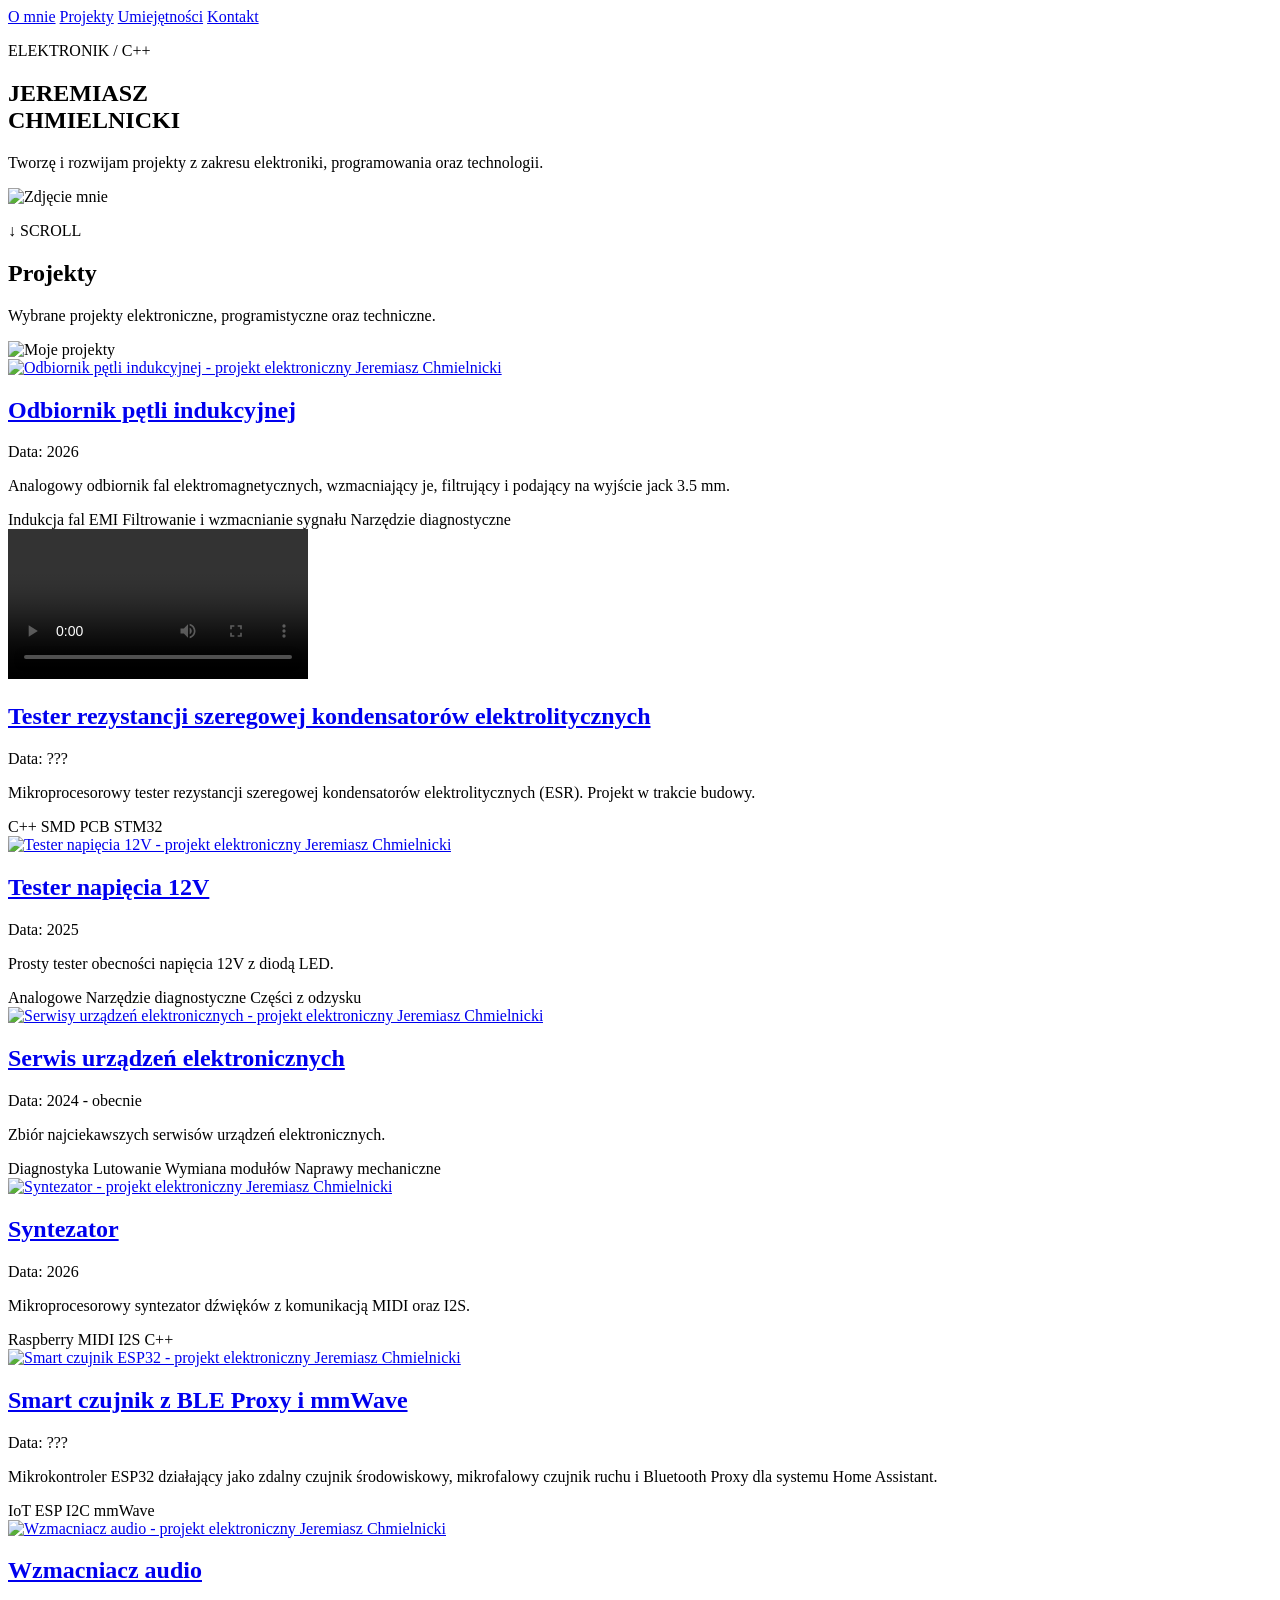
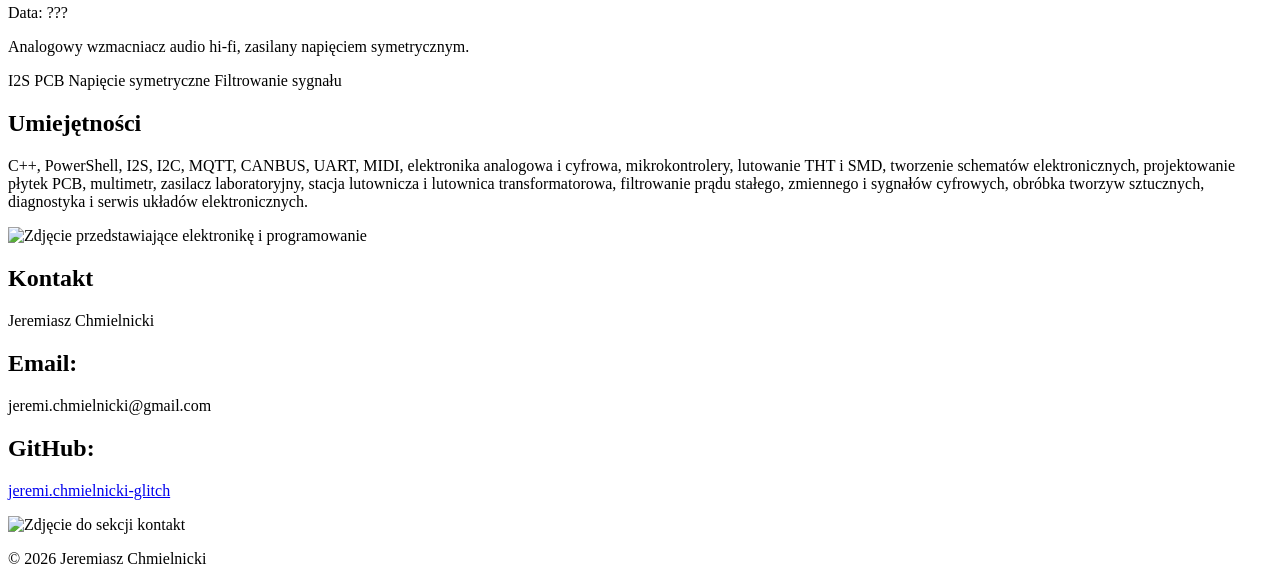
==== index.html @ cda35798 "Update index.html" ====
<!DOCTYPE html>

<html lang="pl">

<head>

    <meta charset="UTF-8">

    <meta name="viewport" content="width=device-width, initial-scale=1.0">

    <meta name="description" content="Jeremiasz Chmielnicki – portfolio elektronika i programisty c++. Projekty z zakresu elektroniki, programowania C++, sieci komputerowych i technologii IoT.">
    
    <title>Jeremiasz Chmielnicki</title>

    <link rel="stylesheet" href="style.css">

    <link rel="icon" href="images/favicon.svg" type="image/svg+xml">

    <link rel="preconnect" href="https://fonts.googleapis.com">
    <link rel="preconnect" href="https://fonts.gstatic.com" crossorigin>
    <link 
        href="https://fonts.googleapis.com/css2?family=Inter:wght@100..900&display=swap" 
        rel="stylesheet"
    >

    <script type="application/ld+json">
    {
      "@context": "https://schema.org",
      "@type": "ProfilePage",
      "name": "Jeremiasz Chmielnicki – Portfolio",
      "url": "https://jeremichmielnicki-glitch.github.io/",
      "description": "Portfolio Jeremiasza Chmielnickiego – projekty z zakresu elektroniki, C++ i IoT.",
      "mainEntity": {
        "@type": "Person",
        "name": "Jeremiasz Chmielnicki",
        "url": "https://jeremichmielnicki-glitch.github.io/",
        "jobTitle": "Electronics / C++",
        "knowsAbout": [
          "Electronics",
          "C++",
          "Computer Networks",
          "IoT"
        ],
        "sameAs": [
          "https://github.com/jeremichmielnicki-glitch"
        ]
      }
    }
    </script>

</head>


<body>

    <!-- ==================== MENU ==================== -->

    <nav>

        <a href="#o-mnie">O mnie</a>

        <a href="#projekty">Projekty</a>

        <a href="#umiejetnosci">Umiejętności</a>

        <a href="#kontakt">Kontakt</a>

    </nav>


    <!-- ==================== O MNIE ==================== -->

    <section id="o-mnie">

        <div class="hero-content">

            <div class="hero-text">

                <p class="hero-subtitle">
                    ELEKTRONIK / C++
                </p>

                <h1>
                    JEREMIASZ<br>
                    CHMIELNICKI
                </h1>

                <p class="hero-description">
                    Tworzę i rozwijam projekty z zakresu
                    elektroniki, programowania oraz technologii.
                </p>

            </div>


            <div class="hero-image">

                <img
                    src="images/o_mnie.jpg"
                    alt="Zdjęcie mnie"
                >

            </div>

        </div>


        <p class="scroll-indicator">
            ↓ SCROLL
        </p>

    </section>


    <!-- ==================== PROJEKTY ==================== -->

    <section id="projekty">

        <div class="section-content">

            <div class="section-text">

                <h1>Projekty</h1>

                <p>
                    Wybrane projekty elektroniczne,
                    programistyczne oraz techniczne.
                </p>

            </div>


            <div class="section-image">

                <img
                    src="images/projekty.jpg"
                    alt="Moje projekty"
                >

            </div>

        </div>


        <div class="projects-list">


            <!-- ===== PROJEKT 1 ===== -->

            <article class="project">

                <div class="project-content">

                    <div class="project-media">

                        <a href="projekty/odbiornik_petli_indukcyjnej/odbiornik.html">

                            <img
                                src="images/projekty/odbiornik_petli_indukcyjnej.jpg"
                                alt="Odbiornik pętli indukcyjnej - projekt elektroniczny Jeremiasz Chmielnicki"
                            >

                        </a>

                    </div>


                    <div class="project-info">

                        <h2>

                            <a href="projekty/odbiornik_petli_indukcyjnej/odbiornik.html">
                                Odbiornik pętli indukcyjnej
                            </a>

                        </h2>


                        <p class="project-date">
                            Data: 2026
                        </p>


                        <p>
                            Analogowy odbiornik fal elektromagnetycznych,
                            wzmacniający je, filtrujący i podający na wyjście
                            jack 3.5 mm.
                        </p>


                        <div class="project-tags">

                            <span>Indukcja fal EMI</span>
                            <span>Filtrowanie i wzmacnianie sygnału</span>
                            <span>Narzędzie diagnostyczne</span>

                        </div>

                    </div>

                </div>

            </article>


            <!-- ===== PROJEKT 2 ===== -->

            <article class="project">

                <div class="project-content">

                    <div class="project-media">

                        <a href="projekty/tester_esr/tester.html">

                            <video controls>
                                <source
                                    src="images/projekty/tester_esr.mp4"
                                    alt="Tester ESR - projekt elektroniczny Jeremiasz Chmielnicki"
                                >
                            </video>

                        </a>

                    </div>


                    <div class="project-info">

                        <h2>

                            <a href="projekty/tester_esr/tester.html">
                                Tester rezystancji szeregowej kondensatorów elektrolitycznych
                            </a>

                        </h2>


                        <p class="project-date">
                            Data: ???
                        </p>


                        <p>
                            Mikroprocesorowy tester rezystancji szeregowej
                            kondensatorów elektrolitycznych (ESR).
                            Projekt w trakcie budowy.
                        </p>


                        <div class="project-tags">

                            <span>C++</span>
                            <span>SMD</span>
                            <span>PCB</span>
                            <span>STM32</span>

                        </div>

                    </div>

                </div>

            </article>


            <!-- ===== PROJEKT 3 ===== -->

            <article class="project">

                <div class="project-content">

                    <div class="project-media">

                        <a href="projekty/tester_12v/tester.html">

                            <img
                                src="images/projekty/tester_12v.jpg"
                                alt="Tester napięcia 12V - projekt elektroniczny Jeremiasz Chmielnicki"
                            >

                        </a>

                    </div>


                    <div class="project-info">

                        <h2>

                            <a href="projekty/tester_12v/tester.html">
                                Tester napięcia 12V
                            </a>

                        </h2>


                        <p class="project-date">
                            Data: 2025
                        </p>


                        <p>
                            Prosty tester obecności napięcia 12V
                            z diodą LED.
                        </p>


                        <div class="project-tags">

                            <span>Analogowe</span>
                            <span>Narzędzie diagnostyczne</span>
                            <span>Części z odzysku</span>

                        </div>

                    </div>

                </div>

            </article>


            <!-- ===== PROJEKT 4 ===== -->

            <article class="project">

                <div class="project-content">

                    <div class="project-media">

                        <a href="projekty/serwisy/serwisy.html">

                            <img
                                src="images/projekty/serwisy.jpg"
                                alt="Serwisy urządzeń elektronicznych - projekt elektroniczny Jeremiasz Chmielnicki"
                            >

                        </a>

                    </div>


                    <div class="project-info">

                        <h2>

                            <a href="projekty/serwisy/serwisy.html">
                                Serwis urządzeń elektronicznych
                            </a>

                        </h2>


                        <p class="project-date">
                            Data: 2024 - obecnie
                        </p>


                        <p>
                            Zbiór najciekawszych serwisów
                            urządzeń elektronicznych.
                        </p>


                        <div class="project-tags">

                            <span>Diagnostyka</span>
                            <span>Lutowanie</span>
                            <span>Wymiana modułów</span>
                            <span>Naprawy mechaniczne</span>

                        </div>

                    </div>

                </div>

            </article>


            <!-- ===== PROJEKT 5 ===== -->

            <article class="project">

                <div class="project-content">

                    <div class="project-media">

                        <a href="projekty/syntezator/syntezator.html">

                            <img
                                src="images/projekty/syntezator.jpg"
                                alt="Syntezator - projekt elektroniczny Jeremiasz Chmielnicki"
                            >

                        </a>

                    </div>


                    <div class="project-info">

                        <h2>

                            <a href="projekty/syntezator/syntezator.html">
                                Syntezator
                            </a>

                        </h2>


                        <p class="project-date">
                            Data: 2026
                        </p>


                        <p>
                            Mikroprocesorowy syntezator dźwięków
                            z komunikacją MIDI oraz I2S.
                        </p>


                        <div class="project-tags">

                            <span>Raspberry</span>
                            <span>MIDI</span>
                            <span>I2S</span>
                            <span>C++</span>

                        </div>

                    </div>

                </div>

            </article>


            <!-- ===== PROJEKT 6 ===== -->

            <article class="project">

                <div class="project-content">

                    <div class="project-media">

                        <a href="projekty/esp_haos/esp.html">

                            <img
                                src="images/projekty/esp_haos.jpg"
                                alt="Smart czujnik ESP32 - projekt elektroniczny Jeremiasz Chmielnicki"
                            >

                        </a>

                    </div>


                    <div class="project-info">

                        <h2>

                            <a href="projekty/esp_haos/esp.html">
                                Smart czujnik z BLE Proxy i mmWave
                            </a>

                        </h2>


                        <p class="project-date">
                            Data: ???
                        </p>


                        <p>
                            Mikrokontroler ESP32 działający jako zdalny
                            czujnik środowiskowy, mikrofalowy czujnik ruchu
                            i Bluetooth Proxy dla systemu Home Assistant.
                        </p>


                        <div class="project-tags">

                            <span>IoT</span>
                            <span>ESP</span>
                            <span>I2C</span>
                            <span>mmWave</span>

                        </div>

                    </div>

                </div>

            </article>


            <!-- ===== PROJEKT 7 ===== -->

            <article class="project">

                <div class="project-content">

                    <div class="project-media">

                        <a href="projekty/wzmacniacz_audio/wzmacniacz.html">

                            <img
                                src="images/projekty/wzmacniacz_audio.jpg"
                                alt="Wzmacniacz audio - projekt elektroniczny Jeremiasz Chmielnicki"
                            >

                        </a>

                    </div>


                    <div class="project-info">

                        <h2>

                            <a href="projekty/wzmacniacz_audio/wzmacniacz.html">
                                Wzmacniacz audio
                            </a>

                        </h2>


                        <p class="project-date">
                            Data: ???
                        </p>


                        <p>
                            Analogowy wzmacniacz audio hi-fi,
                            zasilany napięciem symetrycznym.
                        </p>


                        <div class="project-tags">

                            <span>I2S</span>
                            <span>PCB</span>
                            <span>Napięcie symetryczne</span>
                            <span>Filtrowanie sygnału</span>

                        </div>

                    </div>

                </div>

            </article>


        </div>

    </section>


    <!-- ==================== UMIEJĘTNOŚCI ==================== -->

    <section id="umiejetnosci">

        <div class="section-content">

            <div class="section-text">

                <h1>Umiejętności</h1>

                <p>
                    C++, PowerShell, I2S, I2C, MQTT, CANBUS, UART, MIDI,
                    elektronika analogowa i cyfrowa, mikrokontrolery,
                    lutowanie THT i SMD, tworzenie schematów elektronicznych,
                    projektowanie płytek PCB, multimetr,
                    zasilacz laboratoryjny, stacja lutownicza i lutownica
                    transformatorowa, filtrowanie prądu stałego, zmiennego
                    i sygnałów cyfrowych, obróbka tworzyw sztucznych,
                    diagnostyka i serwis układów elektronicznych.
                </p>

            </div>


            <div class="section-image">

                <img
                    src="images/umiejetnosci.jpg"
                    alt="Zdjęcie przedstawiające elektronikę i programowanie"
                >

            </div>

        </div>

    </section>


    <!-- ==================== KONTAKT ==================== -->

    <section id="kontakt">

        <div class="section-content">

            <div class="section-text">

                <h1>Kontakt</h1>

                <p>
                    Jeremiasz Chmielnicki
                </p>


                <h2>
                    Email:
                </h2>

                <p>
                    jeremi.chmielnicki@gmail.com
                </p>


                <h2>
                    GitHub:
                </h2>

                <p>

                    <a href="https://github.com/jeremichmielnicki-glitch">
                        jeremi.chmielnicki-glitch
                    </a>

                </p>

            </div>


            <div class="section-image">

                <img
                    src="images/kontakt.jpg"
                    alt="Zdjęcie do sekcji kontakt"
                >

            </div>

        </div>

    </section>


    <!-- ==================== STOPKA ==================== -->

    <footer>

        <p>
            © 2026 Jeremiasz Chmielnicki
        </p>

    </footer>


</body>

</html>
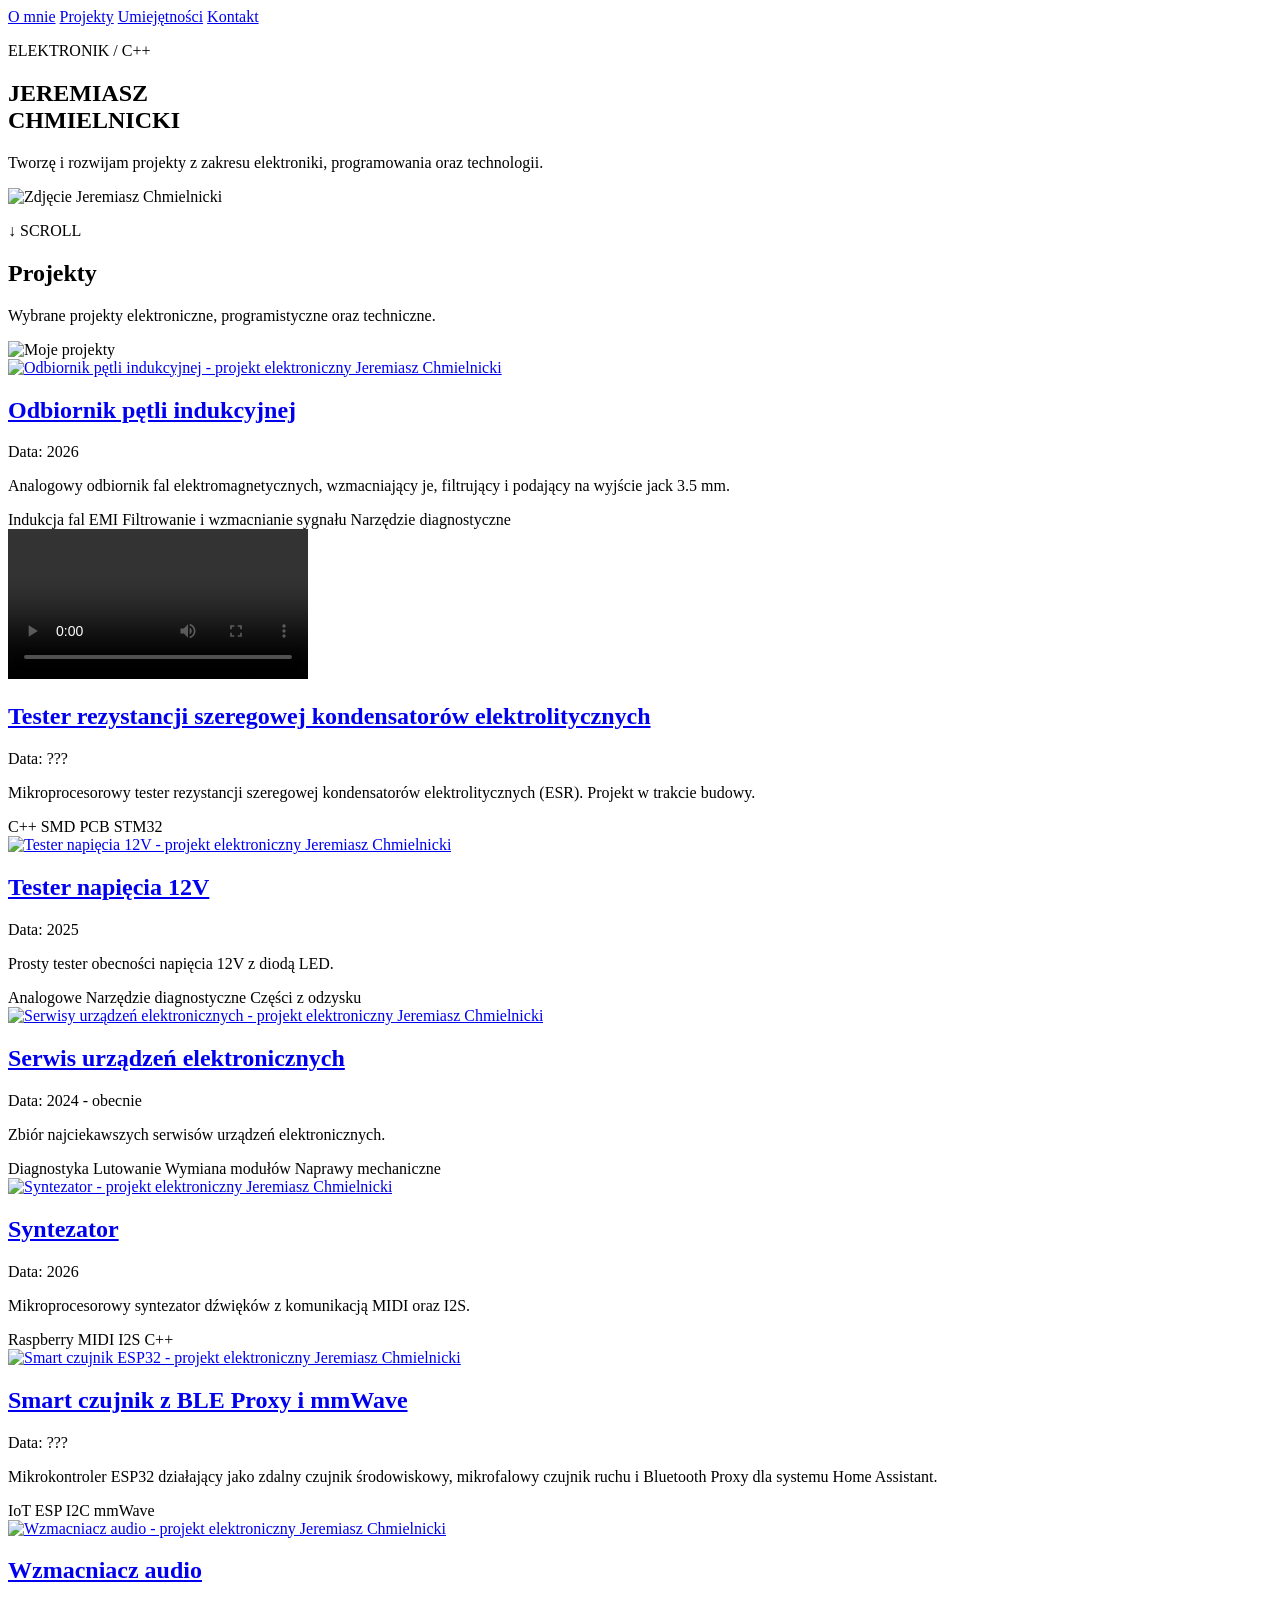
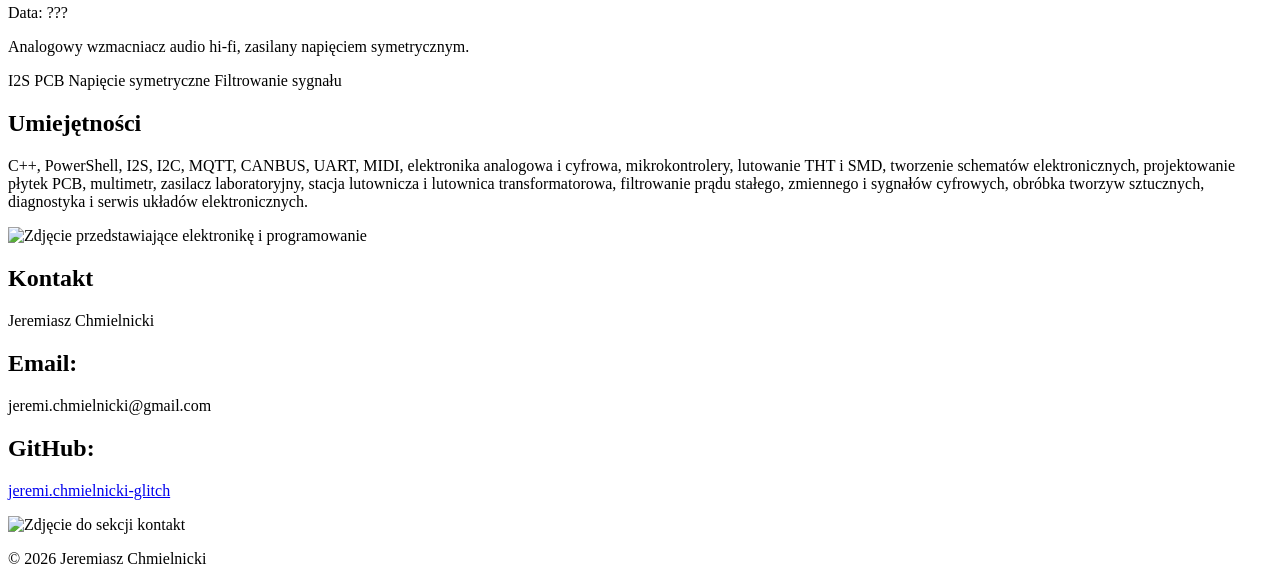
==== commit e40b3af4: "Update index.html" ====
--- a/index.html
+++ b/index.html
@@ -48,6 +48,8 @@
     }
     </script>
 
+    <link rel="canonical" href="https://jeremichmielnicki-glitch.github.io/">
+
 </head>
 
 
@@ -97,7 +99,8 @@
 
                 <img
                     src="images/o_mnie.jpg"
-                    alt="Zdjęcie mnie"
+                    alt="Zdjęcie Jeremiasz Chmielnicki"
+                    fetchpriority="high"
                 >
 
             </div>
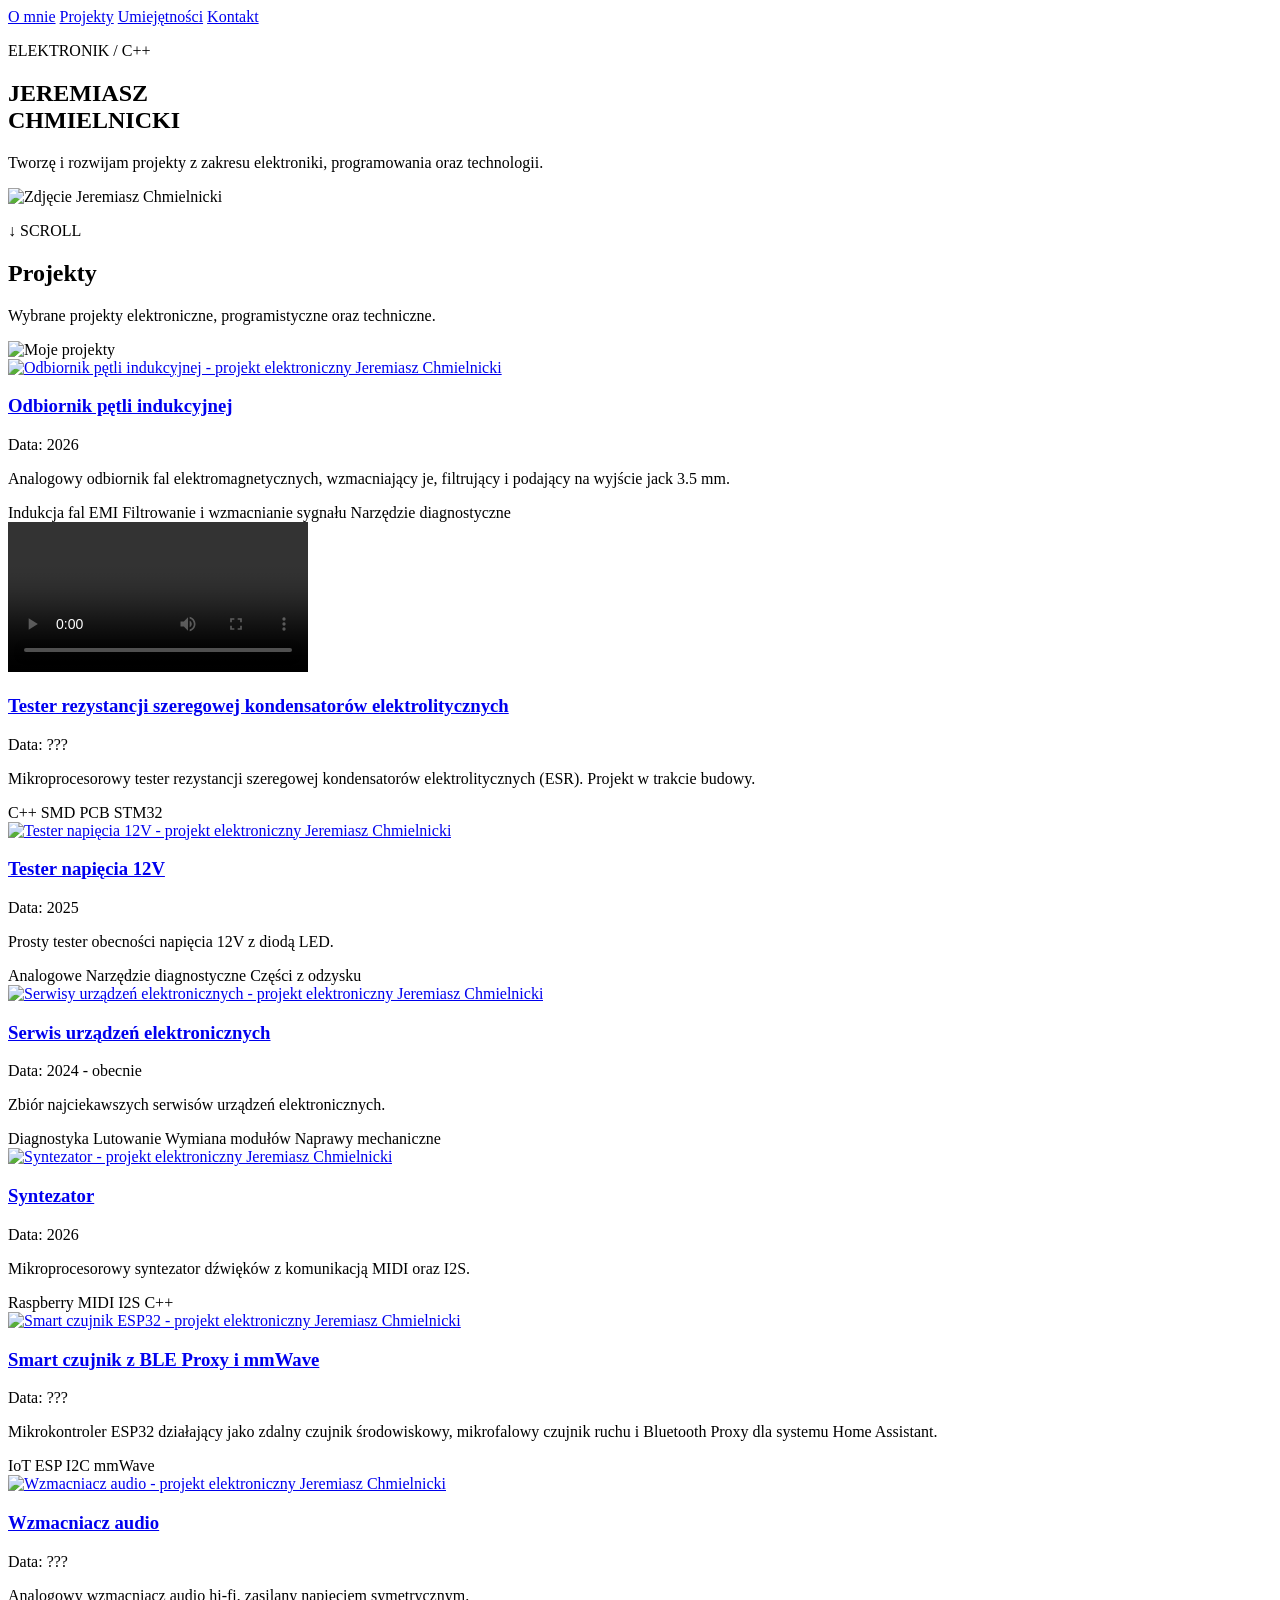
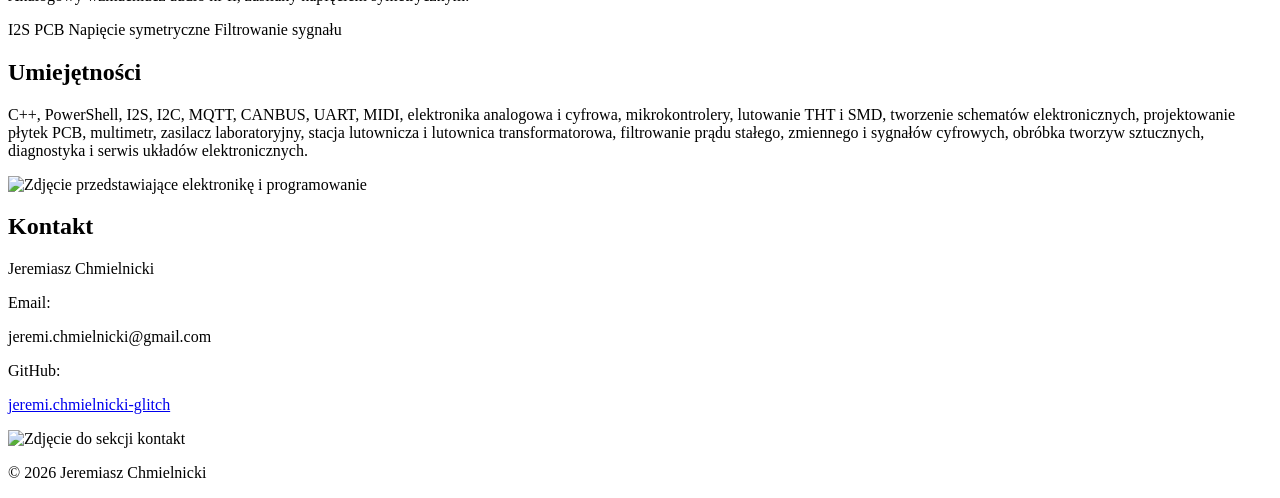
==== commit cd935a9d: "Refactor index.html structure and content" ====
--- a/index.html
+++ b/index.html
@@ -69,6 +69,7 @@
 
     </nav>
 
+    <main>
 
     <!-- ==================== O MNIE ==================== -->
 
@@ -123,7 +124,7 @@
 
             <div class="section-text">
 
-                <h1>Projekty</h1>
+                <h2>Projekty</h2>
 
                 <p>
                     Wybrane projekty elektroniczne,
@@ -170,13 +171,13 @@
 
                     <div class="project-info">
 
-                        <h2>
+                        <h3>
 
                             <a href="projekty/odbiornik_petli_indukcyjnej/odbiornik.html">
                                 Odbiornik pętli indukcyjnej
                             </a>
 
-                        </h2>
+                        </h3>
 
 
                         <p class="project-date">
@@ -216,11 +217,11 @@
 
                         <a href="projekty/tester_esr/tester.html">
 
-                            <video controls>
-                                <source
-                                    src="images/projekty/tester_esr.mp4"
-                                    alt="Tester ESR - projekt elektroniczny Jeremiasz Chmielnicki"
-                                >
+                            <video 
+                                controls
+                                title="Tester ESR – projekt elektroniczny Jeremiasza Chmielnickiego">
+                                <source src="images/projekty/tester_esr.mp4" type="video/mp4">
+                                Twoja przeglądarka nie obsługuje odtwarzania wideo.
                             </video>
 
                         </a>
@@ -230,13 +231,13 @@
 
                     <div class="project-info">
 
-                        <h2>
+                        <h3>
 
                             <a href="projekty/tester_esr/tester.html">
                                 Tester rezystancji szeregowej kondensatorów elektrolitycznych
                             </a>
 
-                        </h2>
+                        </h3>
 
 
                         <p class="project-date">
@@ -289,13 +290,13 @@
 
                     <div class="project-info">
 
-                        <h2>
+                        <h3>
 
                             <a href="projekty/tester_12v/tester.html">
                                 Tester napięcia 12V
                             </a>
 
-                        </h2>
+                        </h3>
 
 
                         <p class="project-date">
@@ -346,13 +347,13 @@
 
                     <div class="project-info">
 
-                        <h2>
+                        <h3>
 
                             <a href="projekty/serwisy/serwisy.html">
                                 Serwis urządzeń elektronicznych
                             </a>
 
-                        </h2>
+                        </h3>
 
 
                         <p class="project-date">
@@ -404,13 +405,13 @@
 
                     <div class="project-info">
 
-                        <h2>
+                        <h3>
 
                             <a href="projekty/syntezator/syntezator.html">
                                 Syntezator
                             </a>
 
-                        </h2>
+                        </h3>
 
 
                         <p class="project-date">
@@ -462,13 +463,13 @@
 
                     <div class="project-info">
 
-                        <h2>
+                        <h3>
 
                             <a href="projekty/esp_haos/esp.html">
                                 Smart czujnik z BLE Proxy i mmWave
                             </a>
 
-                        </h2>
+                        </h3>
 
 
                         <p class="project-date">
@@ -521,13 +522,13 @@
 
                     <div class="project-info">
 
-                        <h2>
+                        <h3>
 
                             <a href="projekty/wzmacniacz_audio/wzmacniacz.html">
                                 Wzmacniacz audio
                             </a>
 
-                        </h2>
+                        </h3>
 
 
                         <p class="project-date">
@@ -570,7 +571,7 @@
 
             <div class="section-text">
 
-                <h1>Umiejętności</h1>
+                <h2>Umiejętności</h2>
 
                 <p>
                     C++, PowerShell, I2S, I2C, MQTT, CANBUS, UART, MIDI,
@@ -608,25 +609,25 @@
 
             <div class="section-text">
 
-                <h1>Kontakt</h1>
+                <h2>Kontakt</h2>
 
                 <p>
                     Jeremiasz Chmielnicki
                 </p>
 
 
-                <h2>
+                <p>
                     Email:
-                </h2>
+                </p>
 
                 <p>
                     jeremi.chmielnicki@gmail.com
                 </p>
 
 
-                <h2>
+                <p>
                     GitHub:
-                </h2>
+                </p>
 
                 <p>
 
@@ -652,6 +653,8 @@
 
     </section>
 
+    </main>
+
 
     <!-- ==================== STOPKA ==================== -->
 
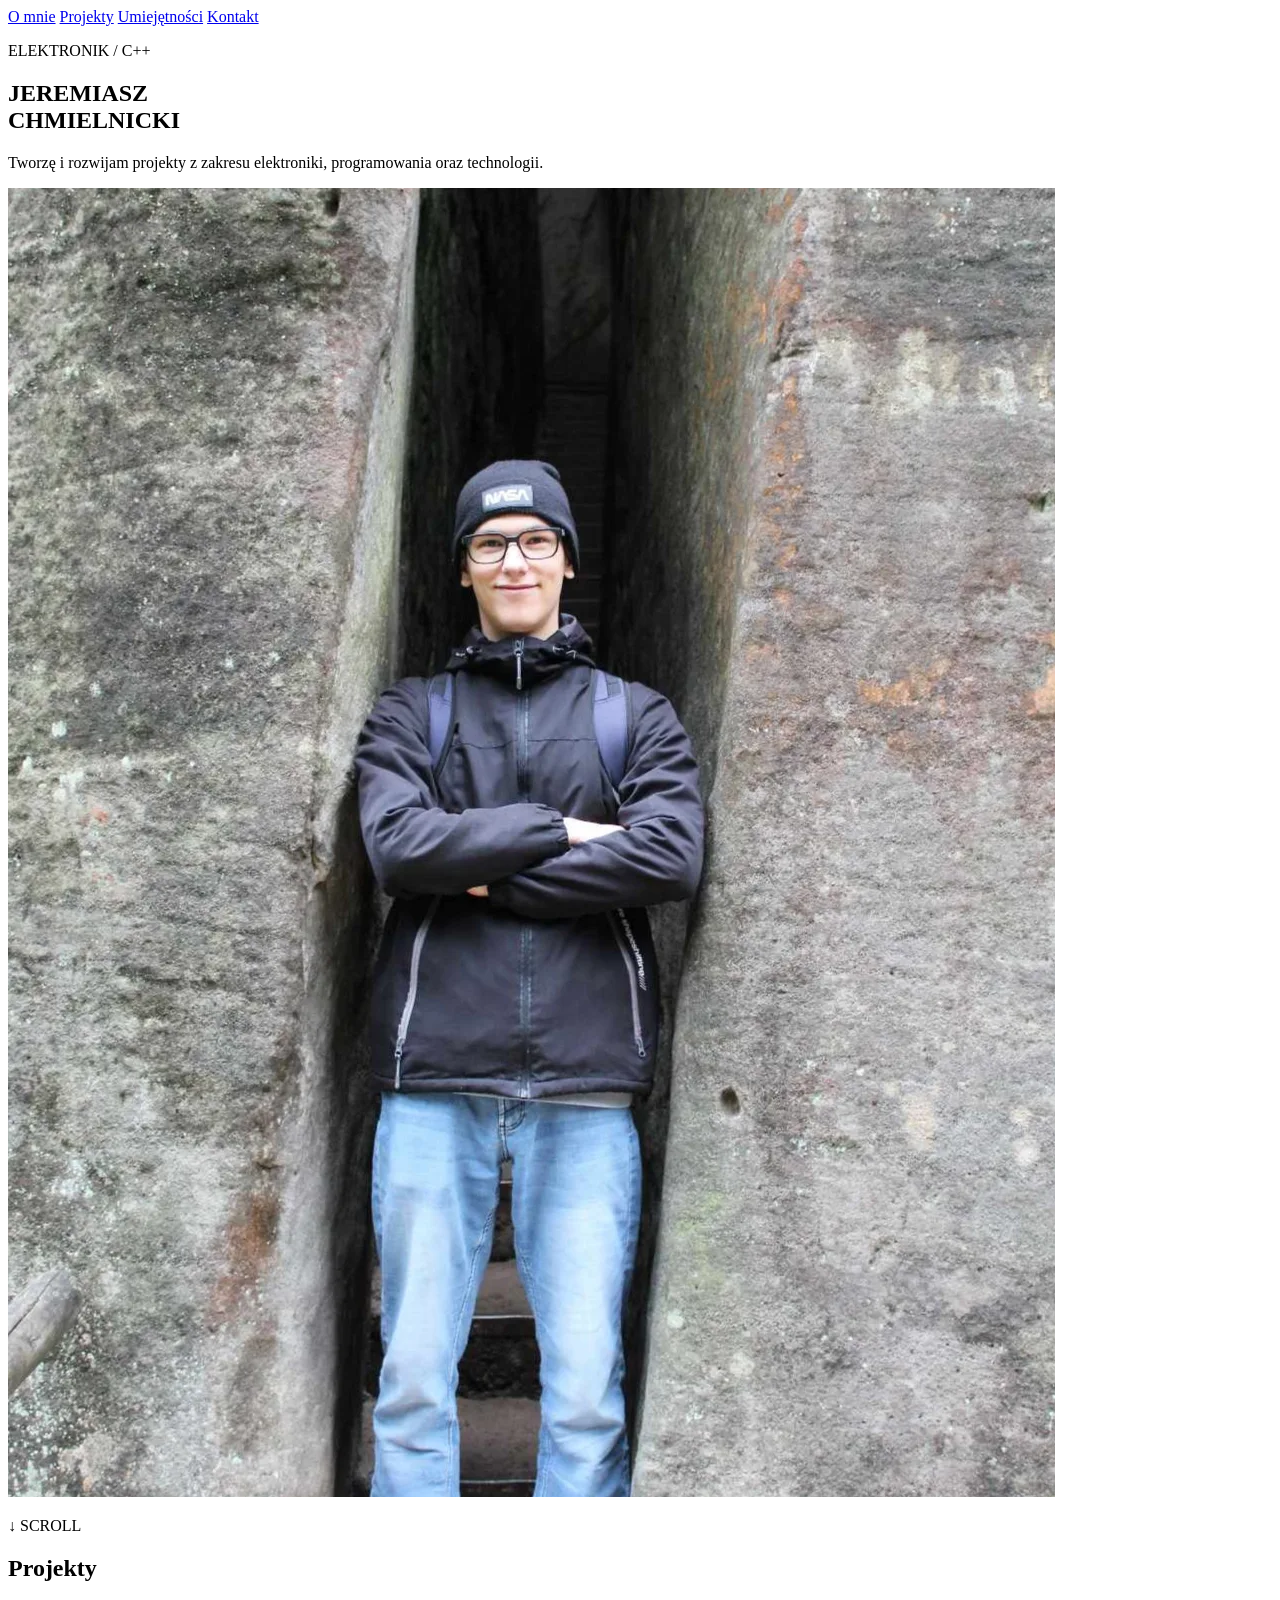
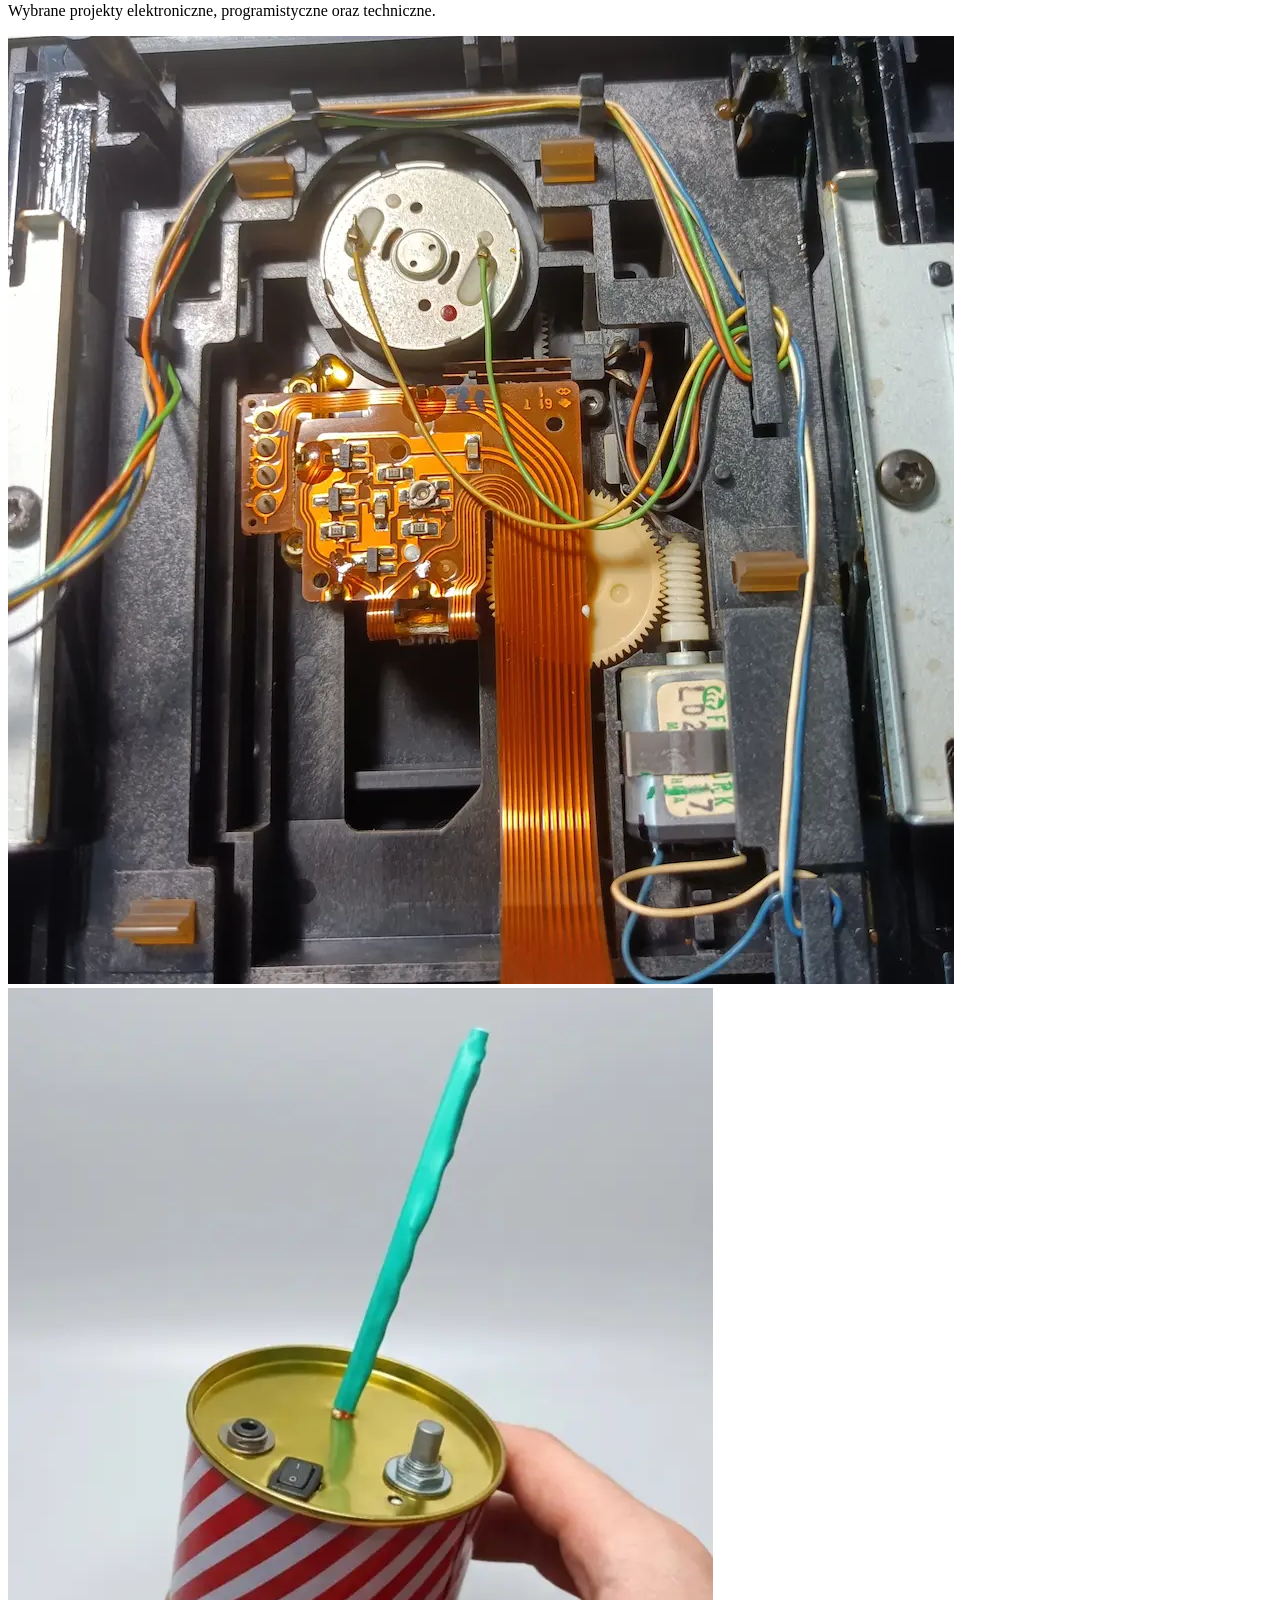
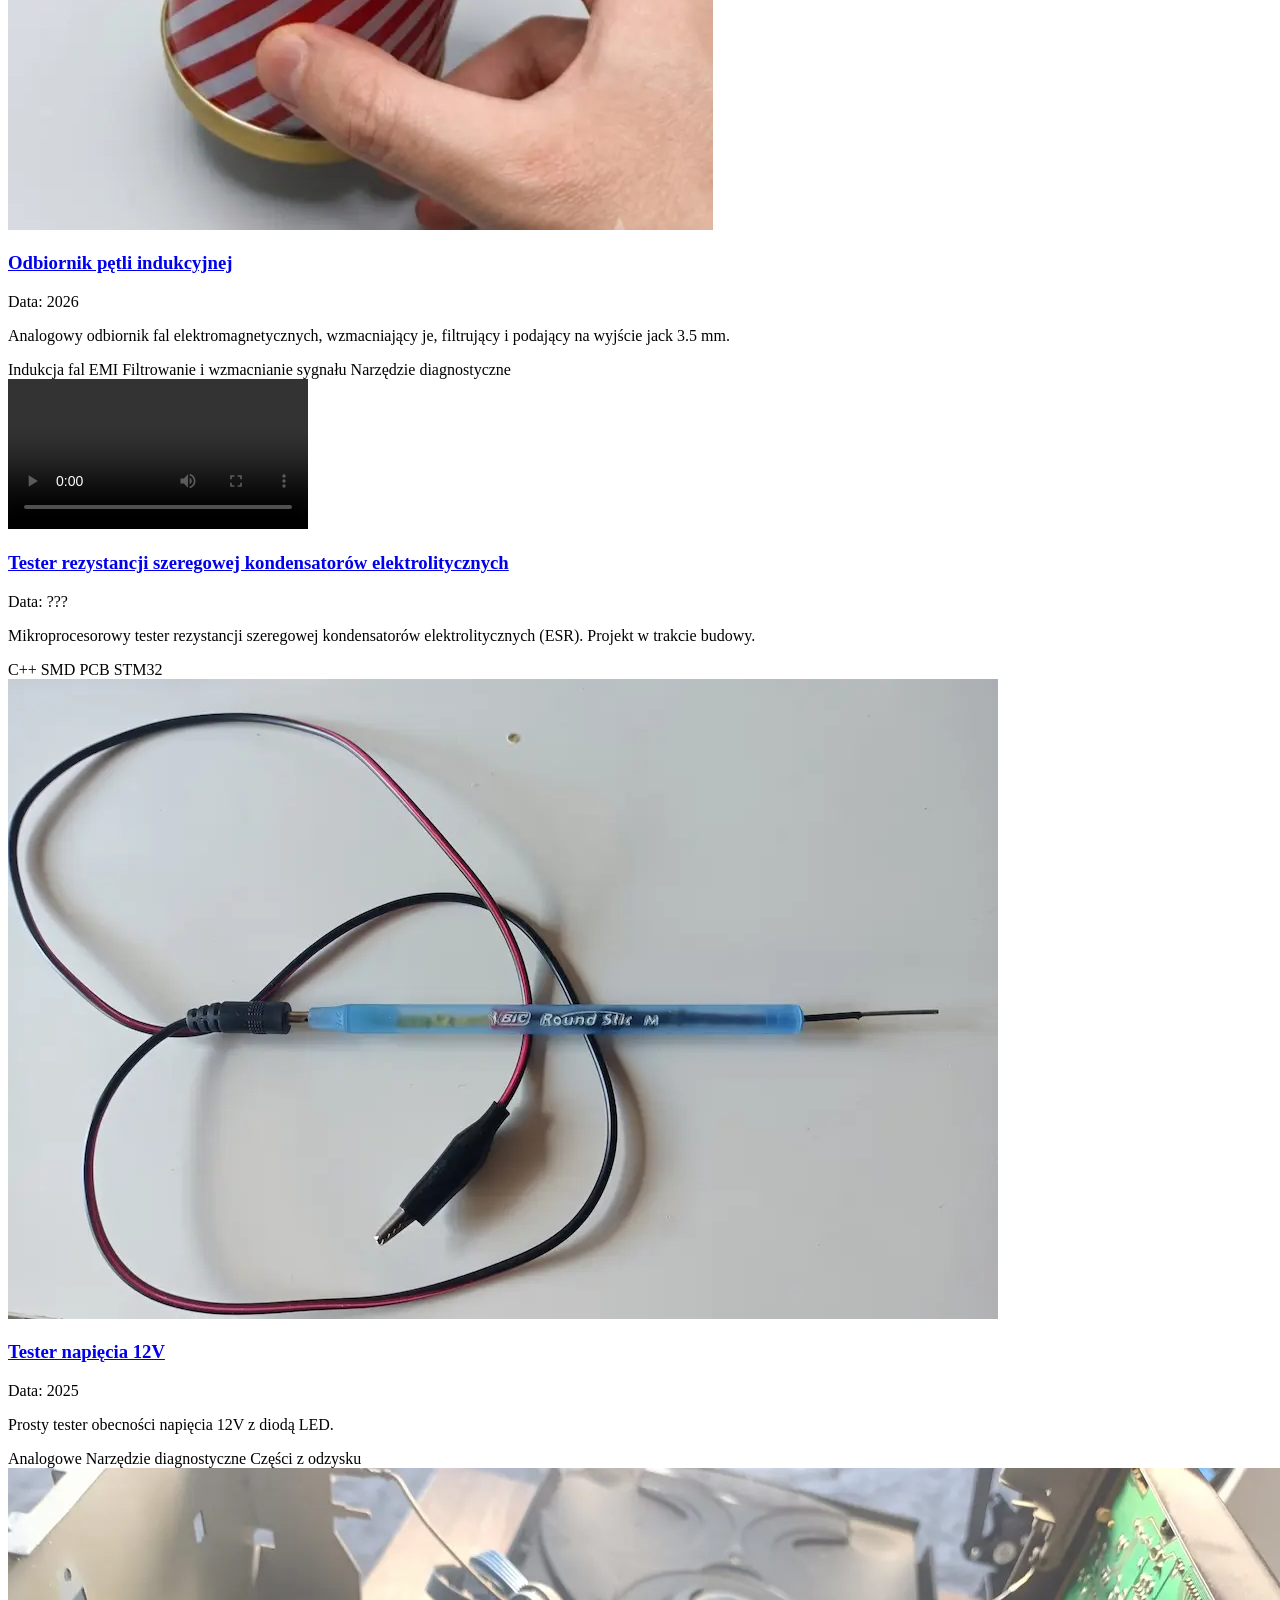
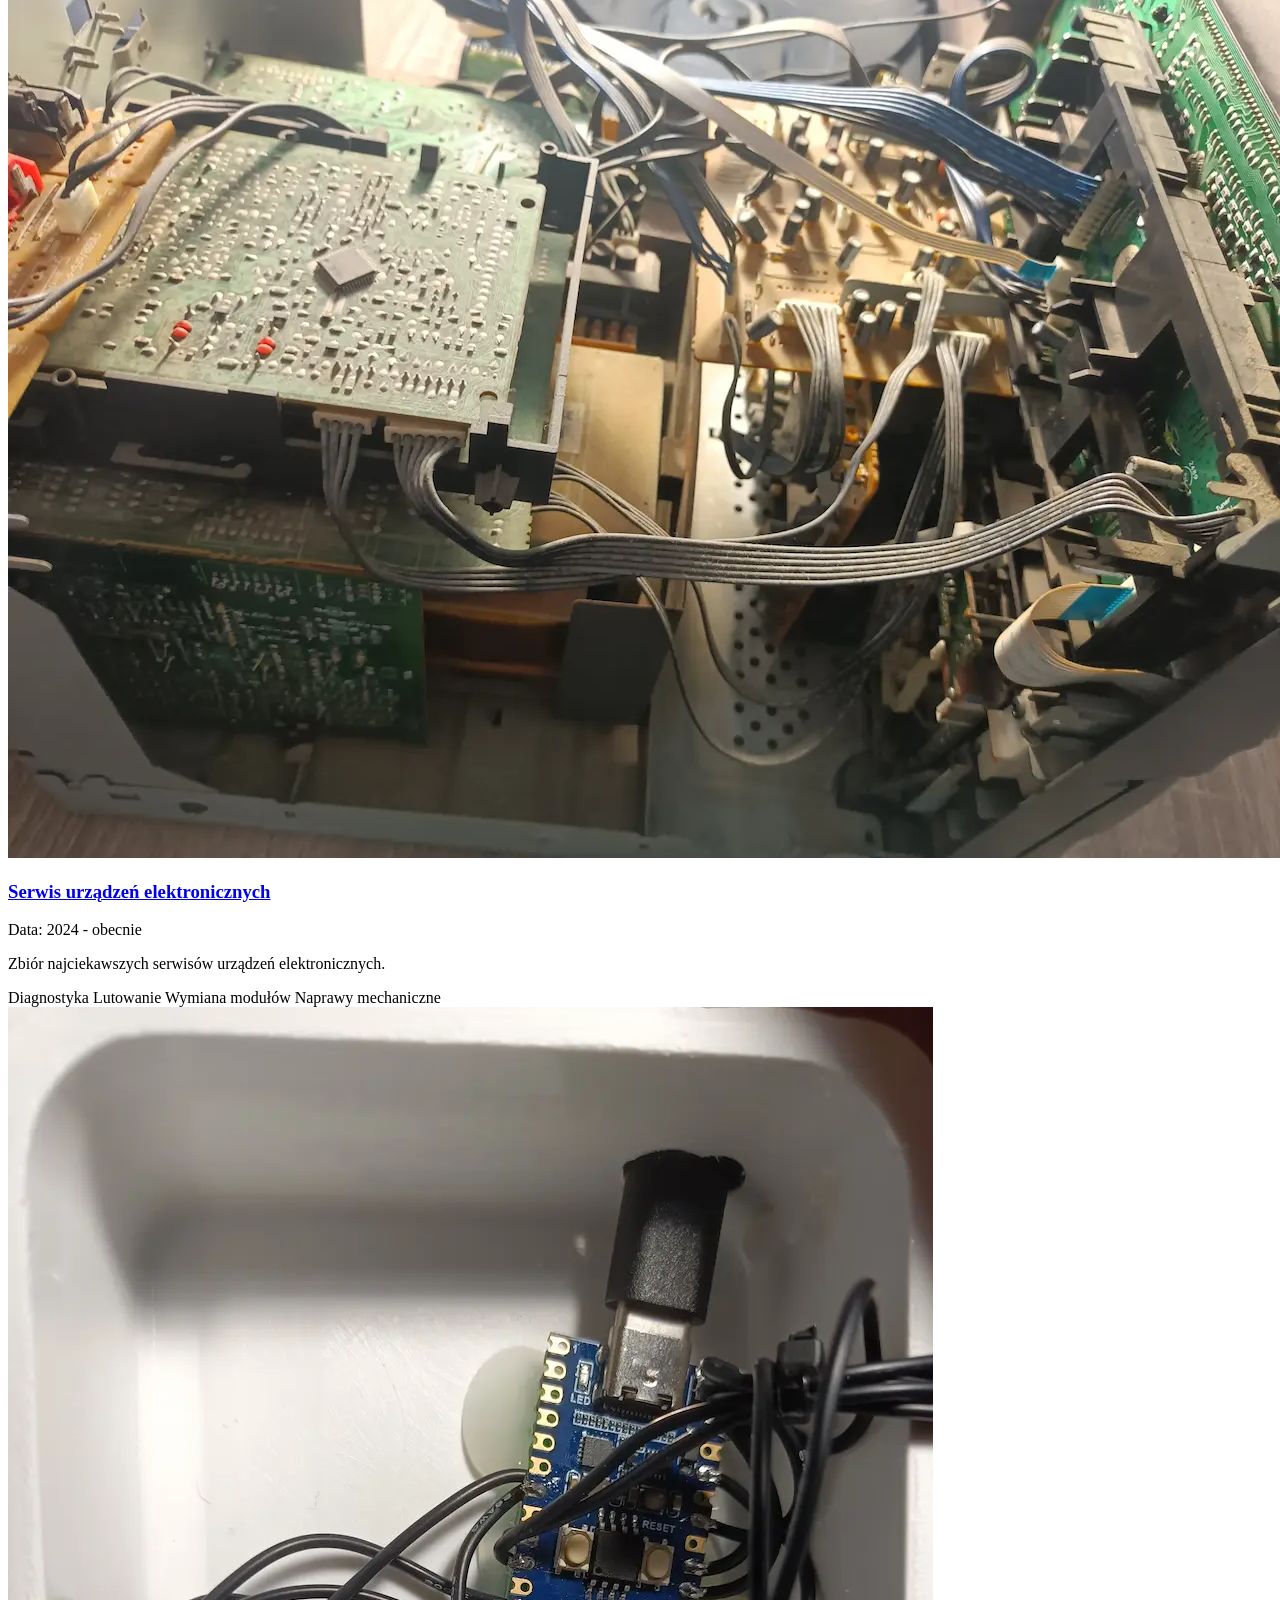
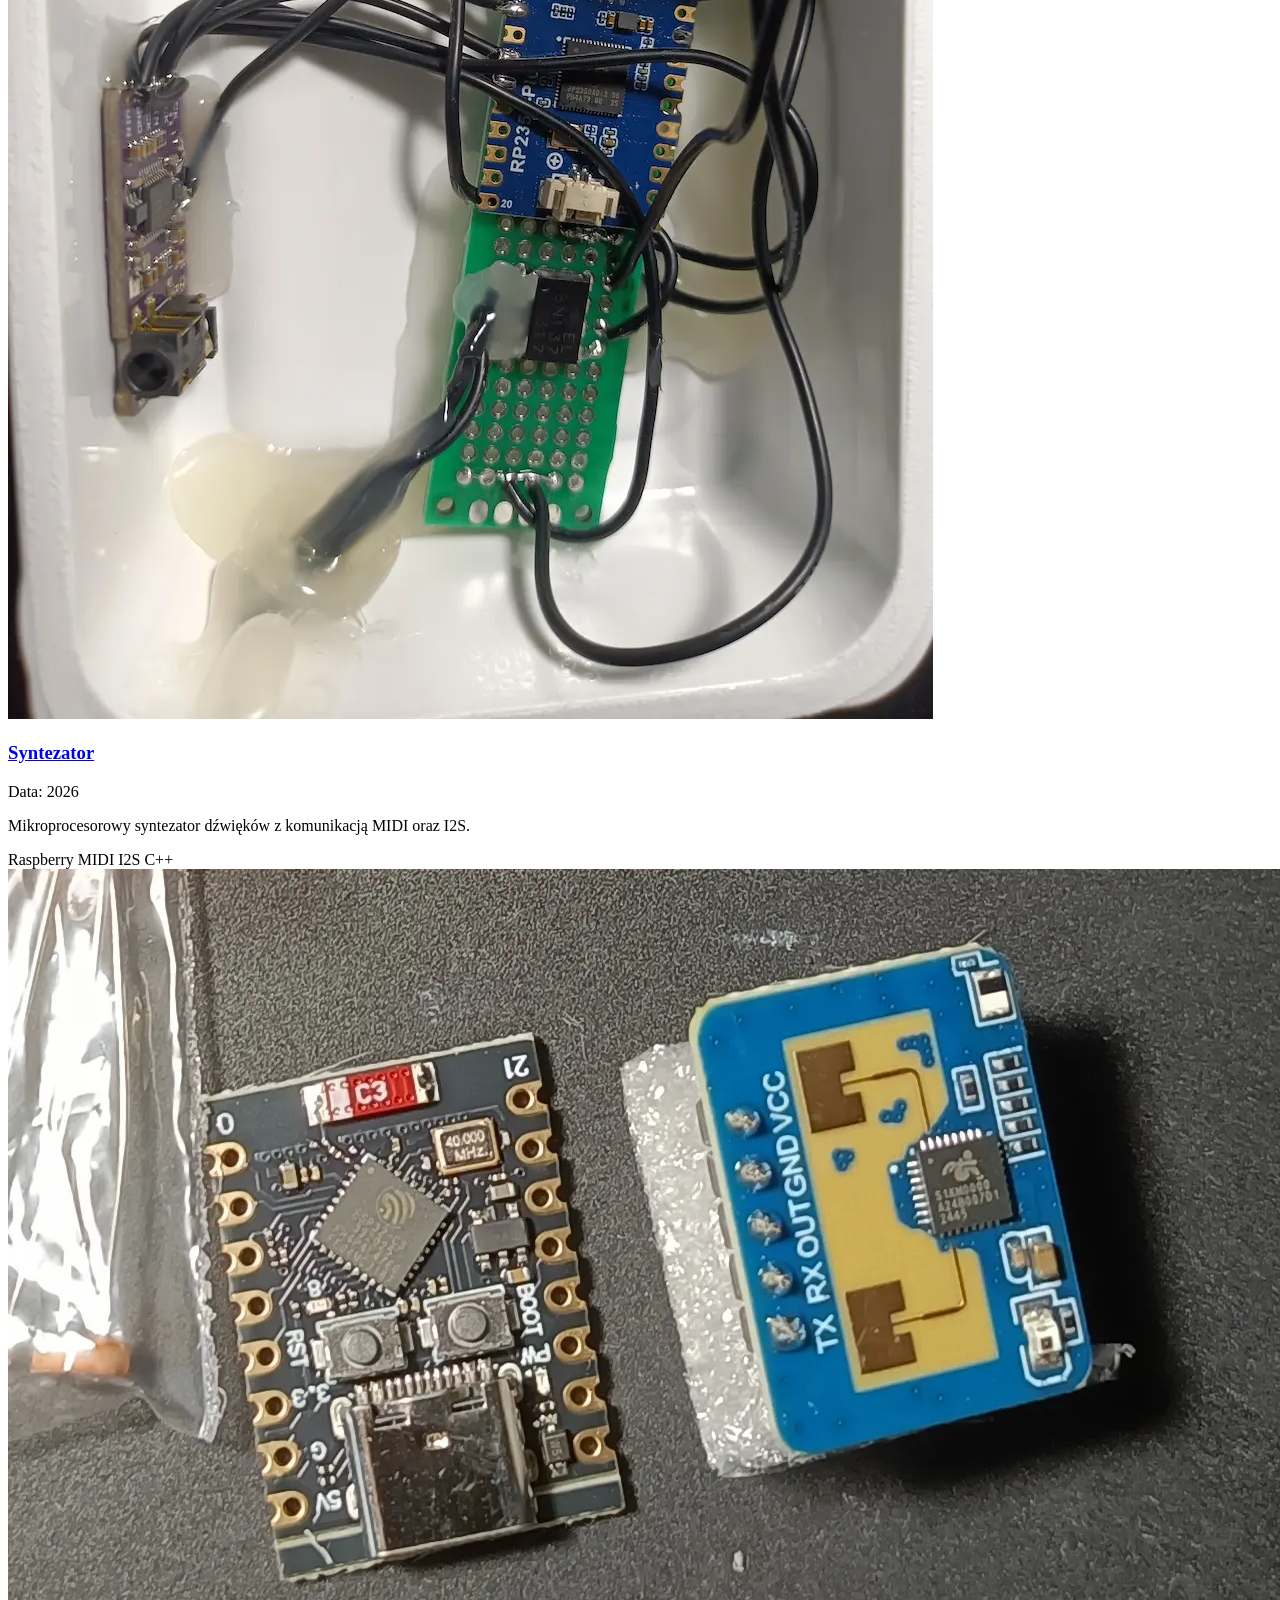
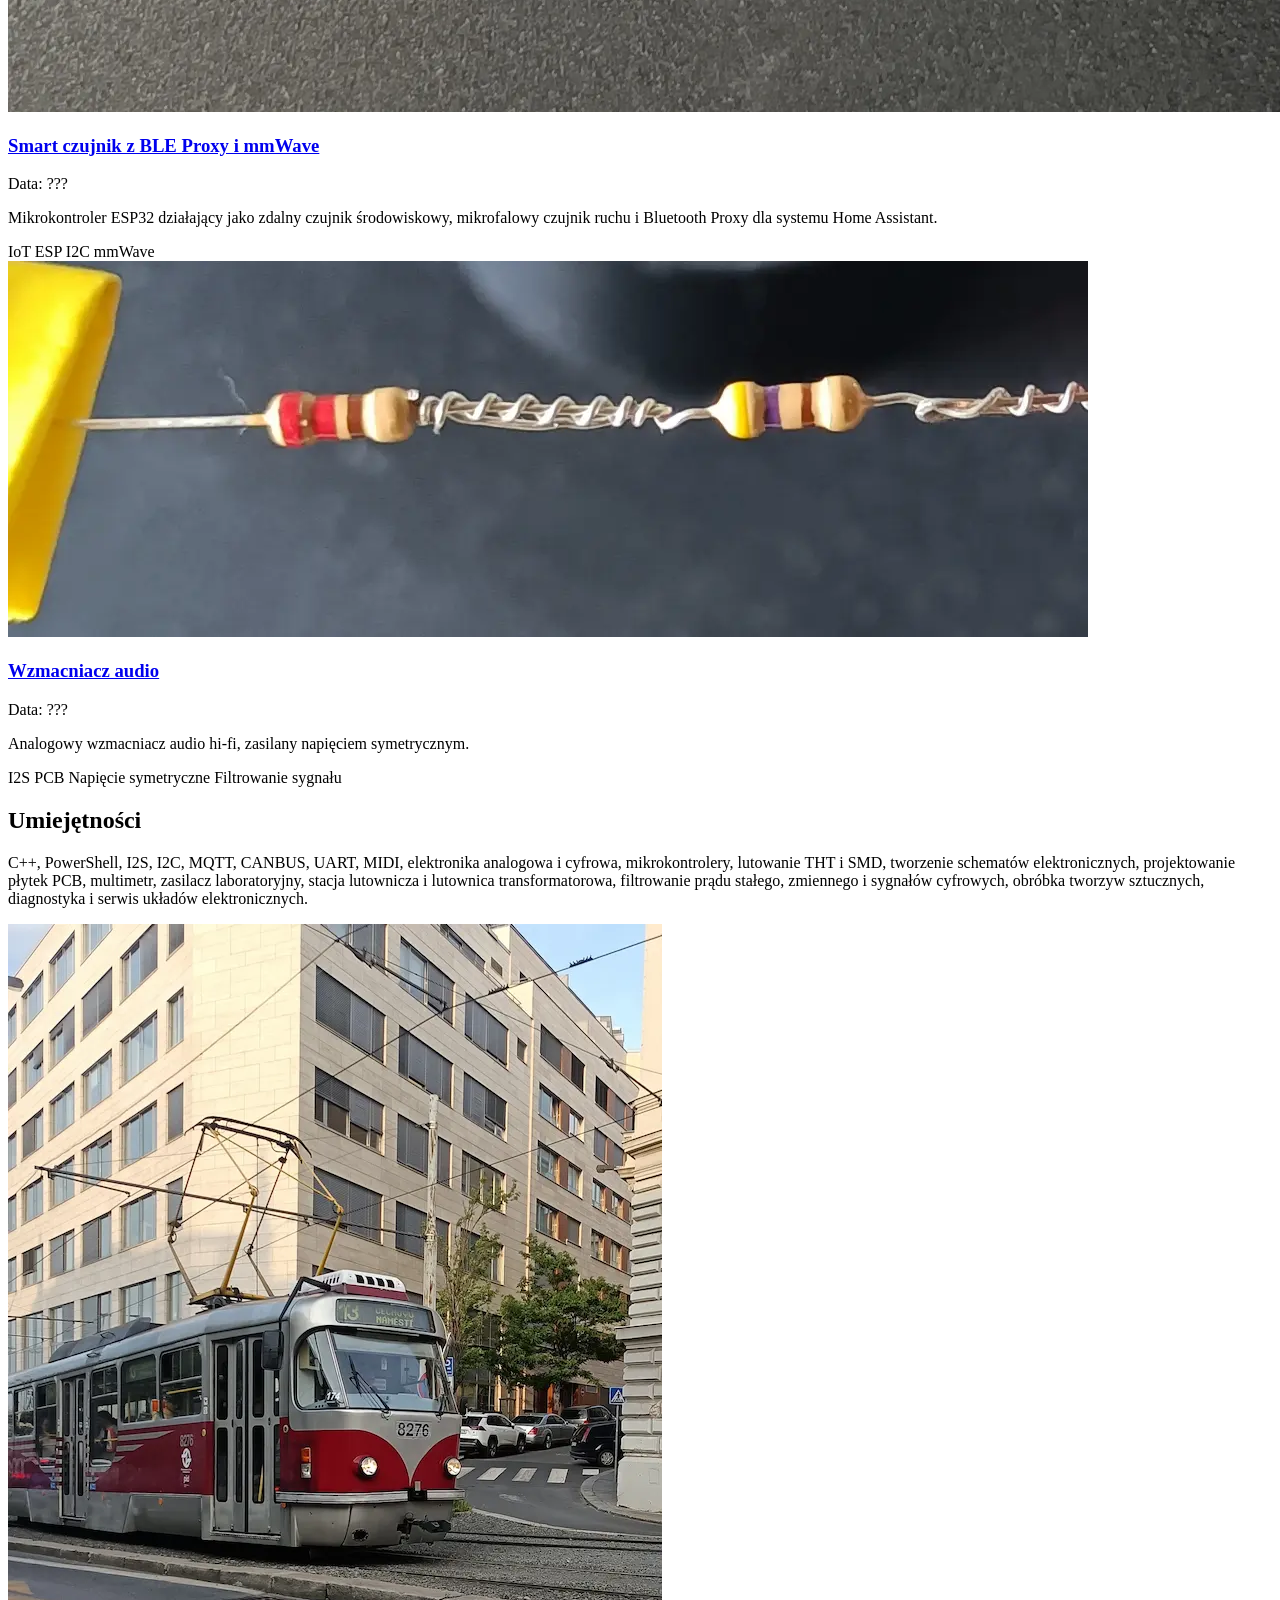
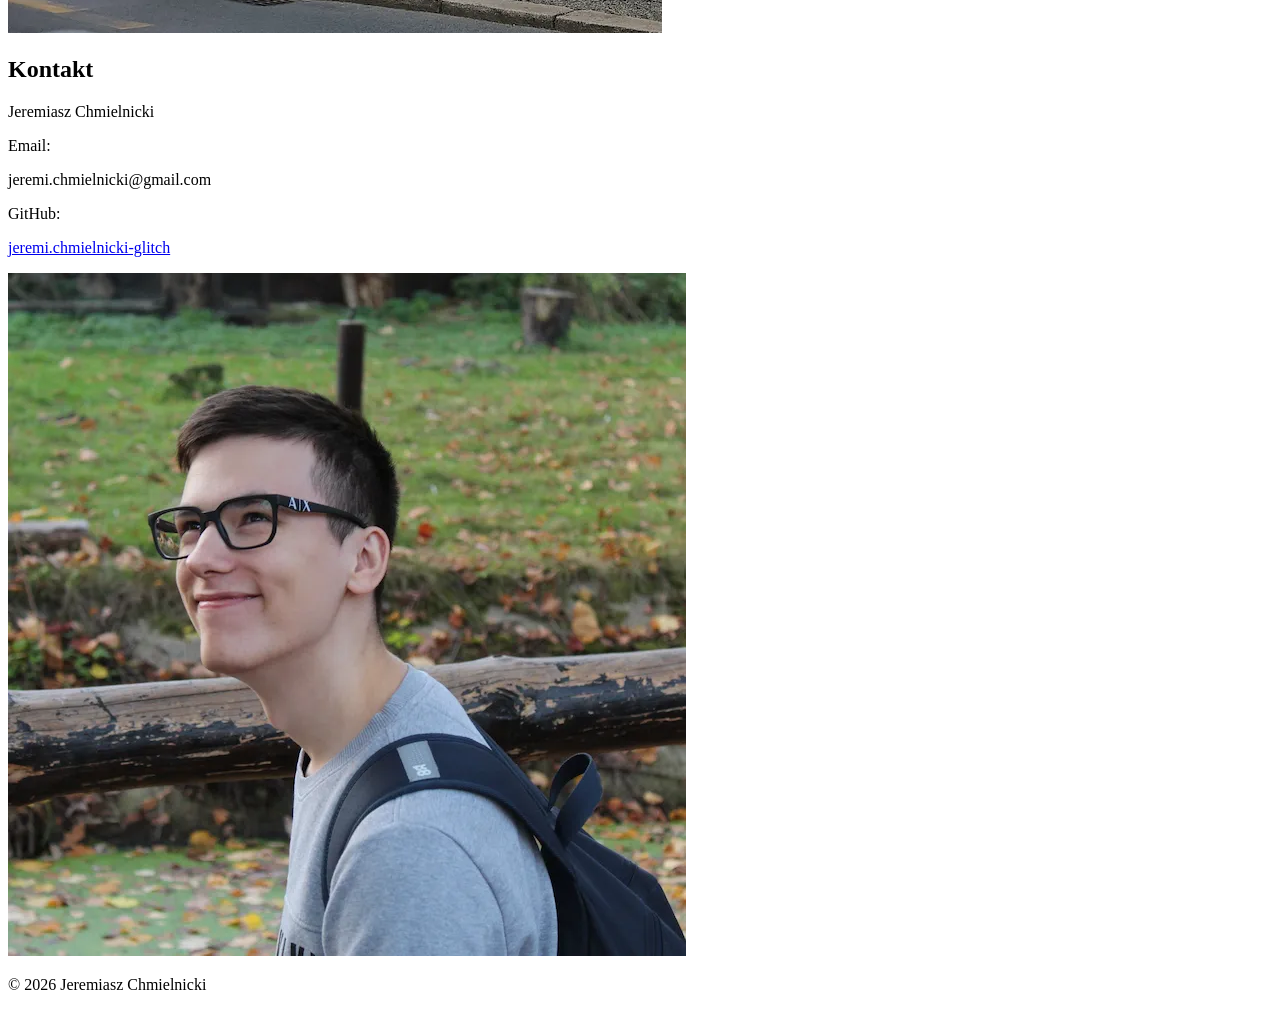
==== commit 269582b6: "Replace HTML content with updated version" ====
--- a/index.html
+++ b/index.html
@@ -99,7 +99,7 @@
             <div class="hero-image">
 
                 <img
-                    src="images/o_mnie.jpg"
+                    src="images/o_mnie.webp"
                     alt="Zdjęcie Jeremiasz Chmielnicki"
                     fetchpriority="high"
                 >
@@ -137,7 +137,7 @@
             <div class="section-image">
 
                 <img
-                    src="images/projekty.jpg"
+                    src="images/projekty.webp"
                     alt="Moje projekty"
                 >
 
@@ -160,7 +160,7 @@
                         <a href="projekty/odbiornik_petli_indukcyjnej/odbiornik.html">
 
                             <img
-                                src="images/projekty/odbiornik_petli_indukcyjnej.jpg"
+                                src="images/projekty/odbiornik_petli_indukcyjnej.webp"
                                 alt="Odbiornik pętli indukcyjnej - projekt elektroniczny Jeremiasz Chmielnicki"
                             >
 
@@ -279,7 +279,7 @@
                         <a href="projekty/tester_12v/tester.html">
 
                             <img
-                                src="images/projekty/tester_12v.jpg"
+                                src="images/projekty/tester_12v.webp"
                                 alt="Tester napięcia 12V - projekt elektroniczny Jeremiasz Chmielnicki"
                             >
 
@@ -336,7 +336,7 @@
                         <a href="projekty/serwisy/serwisy.html">
 
                             <img
-                                src="images/projekty/serwisy.jpg"
+                                src="images/projekty/serwisy.webp"
                                 alt="Serwisy urządzeń elektronicznych - projekt elektroniczny Jeremiasz Chmielnicki"
                             >
 
@@ -394,7 +394,7 @@
                         <a href="projekty/syntezator/syntezator.html">
 
                             <img
-                                src="images/projekty/syntezator.jpg"
+                                src="images/projekty/syntezator.webp"
                                 alt="Syntezator - projekt elektroniczny Jeremiasz Chmielnicki"
                             >
 
@@ -452,7 +452,7 @@
                         <a href="projekty/esp_haos/esp.html">
 
                             <img
-                                src="images/projekty/esp_haos.jpg"
+                                src="images/projekty/esp_haos.webp"
                                 alt="Smart czujnik ESP32 - projekt elektroniczny Jeremiasz Chmielnicki"
                             >
 
@@ -511,7 +511,7 @@
                         <a href="projekty/wzmacniacz_audio/wzmacniacz.html">
 
                             <img
-                                src="images/projekty/wzmacniacz_audio.jpg"
+                                src="images/projekty/wzmacniacz_audio.webp"
                                 alt="Wzmacniacz audio - projekt elektroniczny Jeremiasz Chmielnicki"
                             >
 
@@ -590,8 +590,9 @@
             <div class="section-image">
 
                 <img
-                    src="images/umiejetnosci.jpg"
+                    src="images/umiejetnosci.webp"
                     alt="Zdjęcie przedstawiające elektronikę i programowanie"
+                    loading="lazy"
                 >
 
             </div>
@@ -643,8 +644,9 @@
             <div class="section-image">
 
                 <img
-                    src="images/kontakt.jpg"
+                    src="images/kontakt.webp"
                     alt="Zdjęcie do sekcji kontakt"
+                    loading="lazy"
                 >
 
             </div>
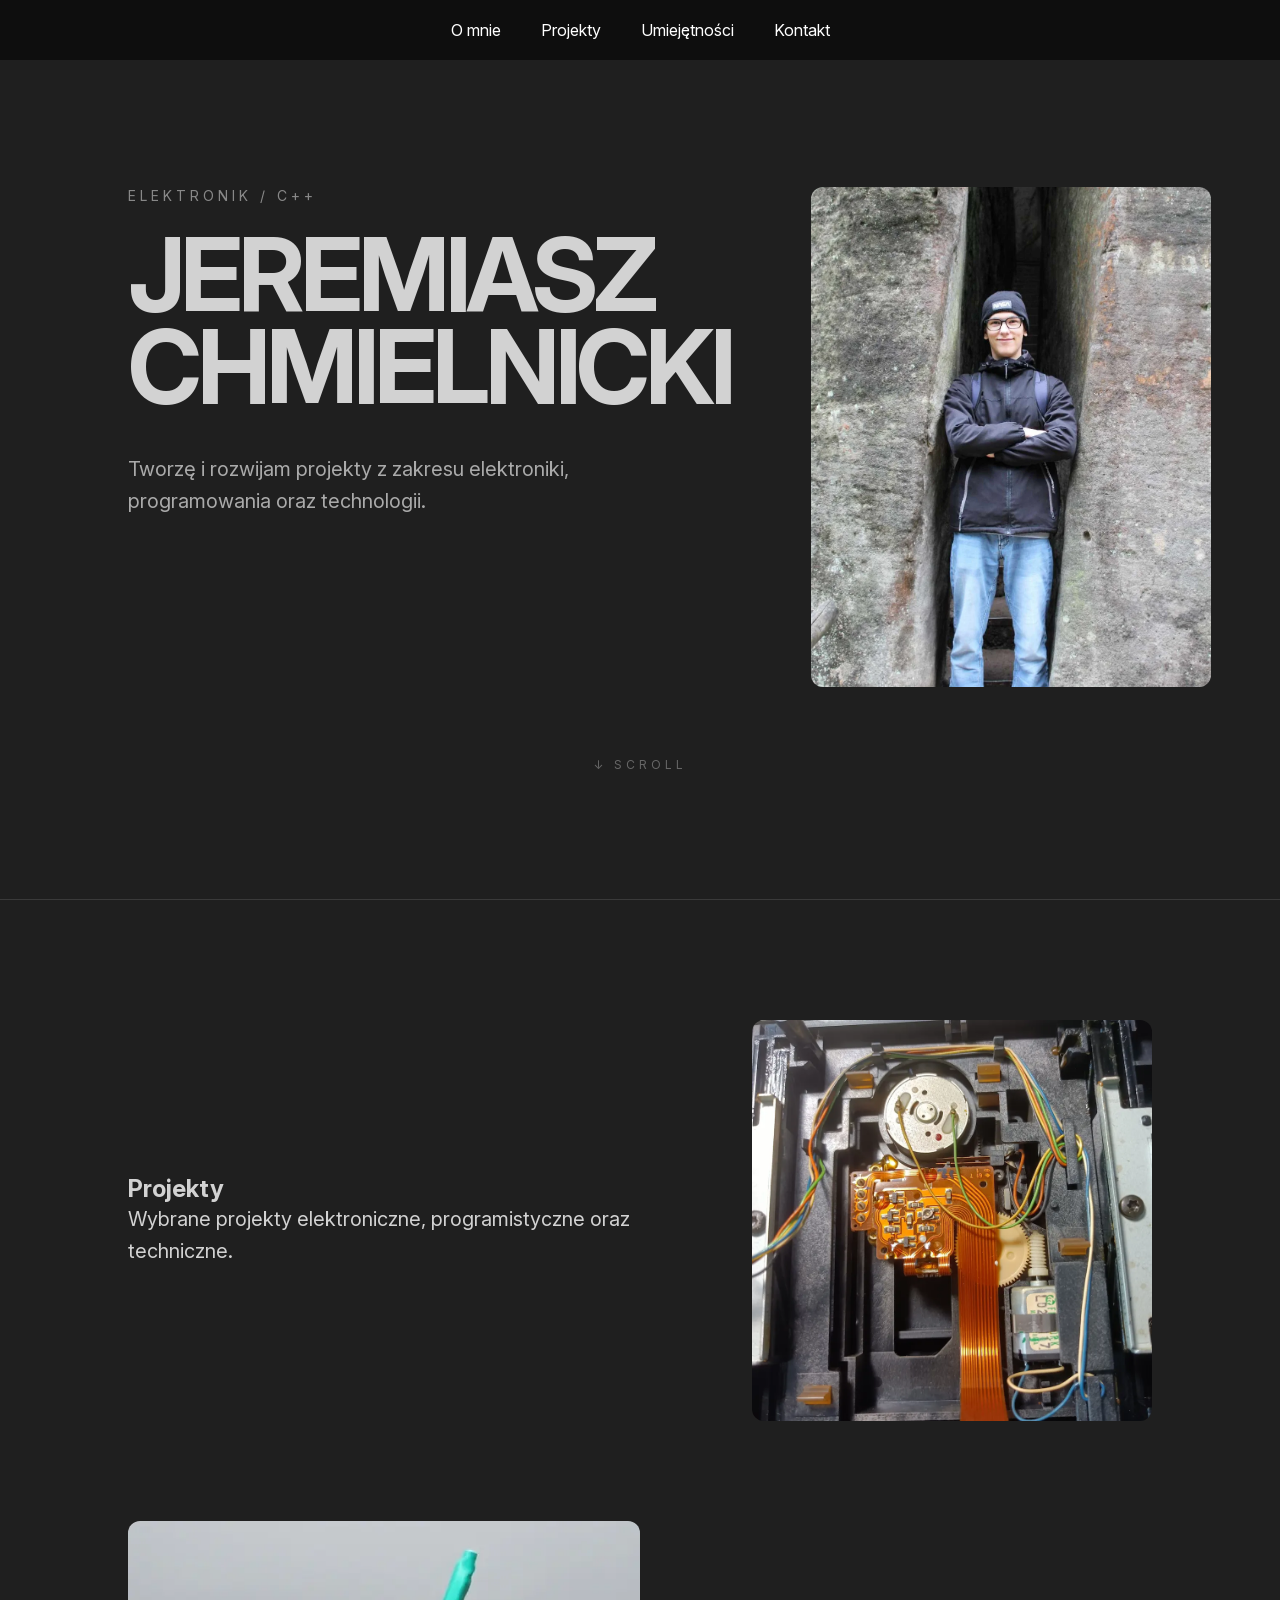
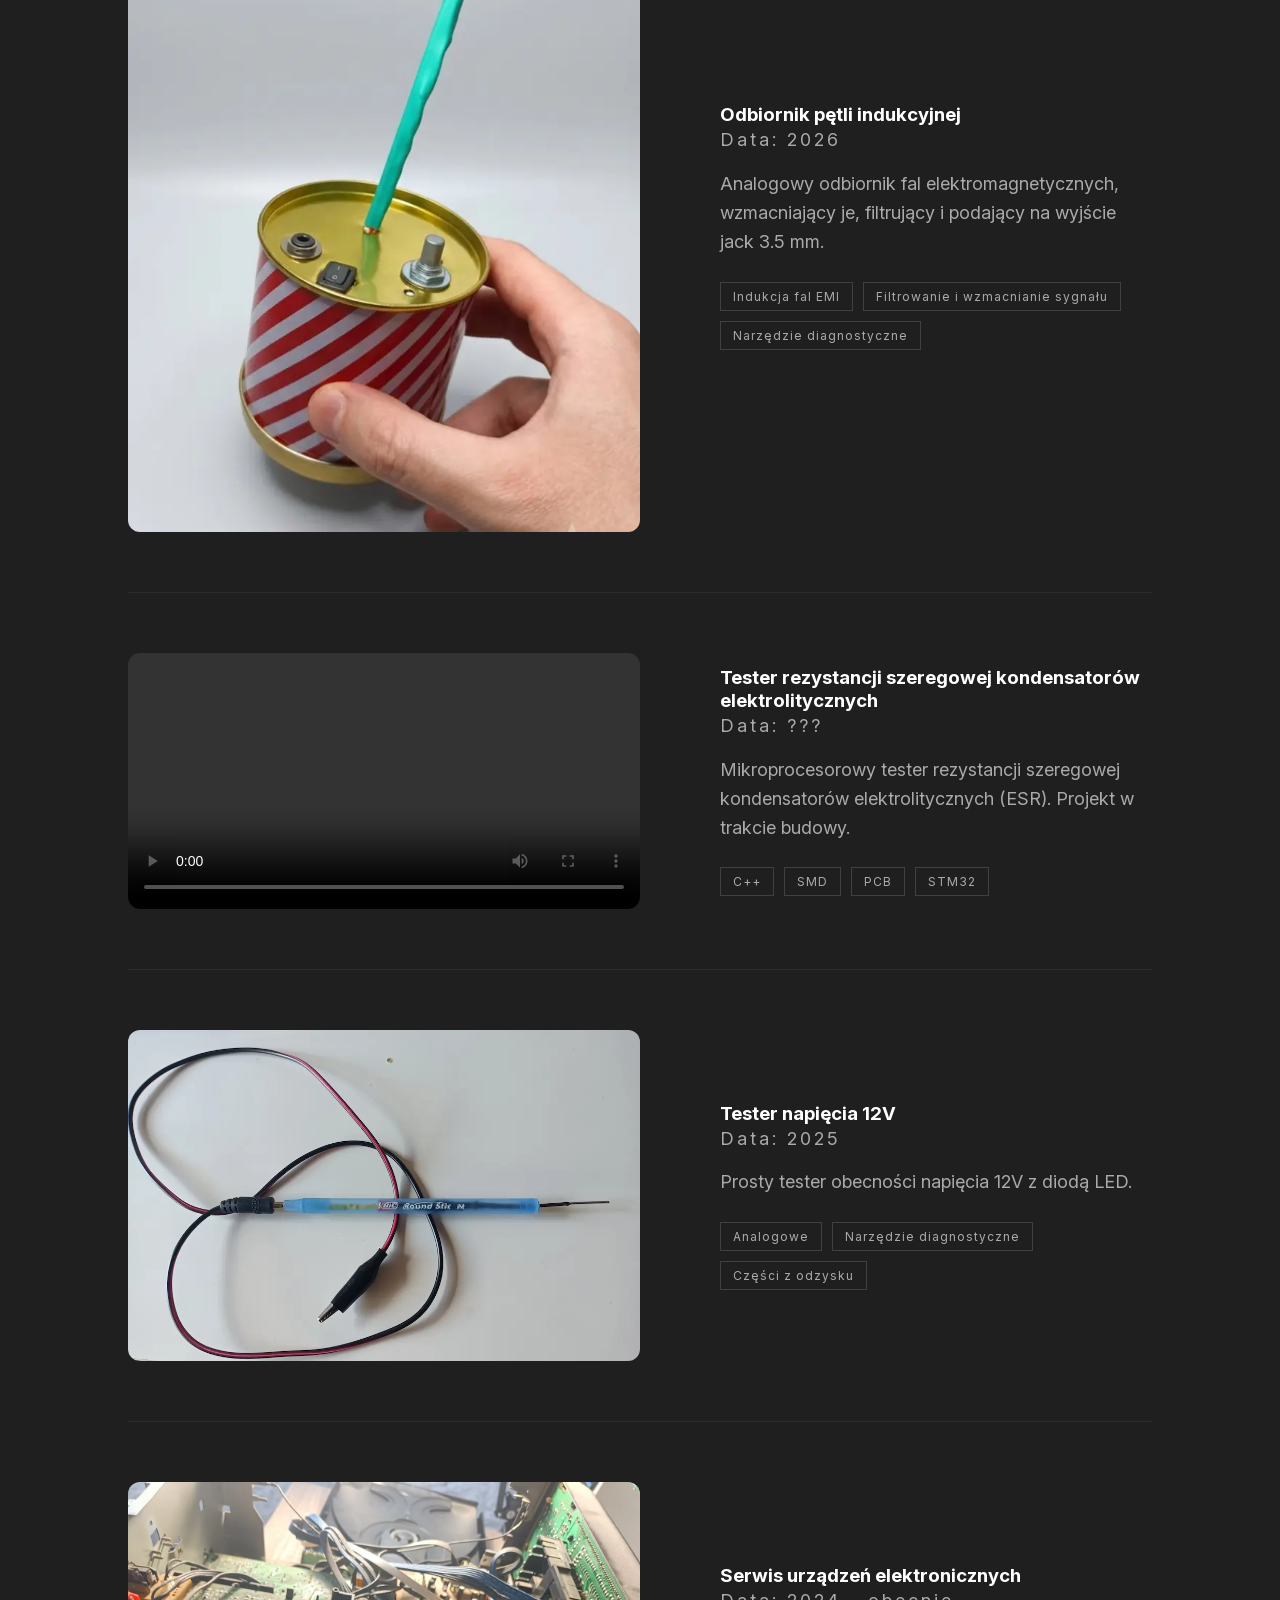
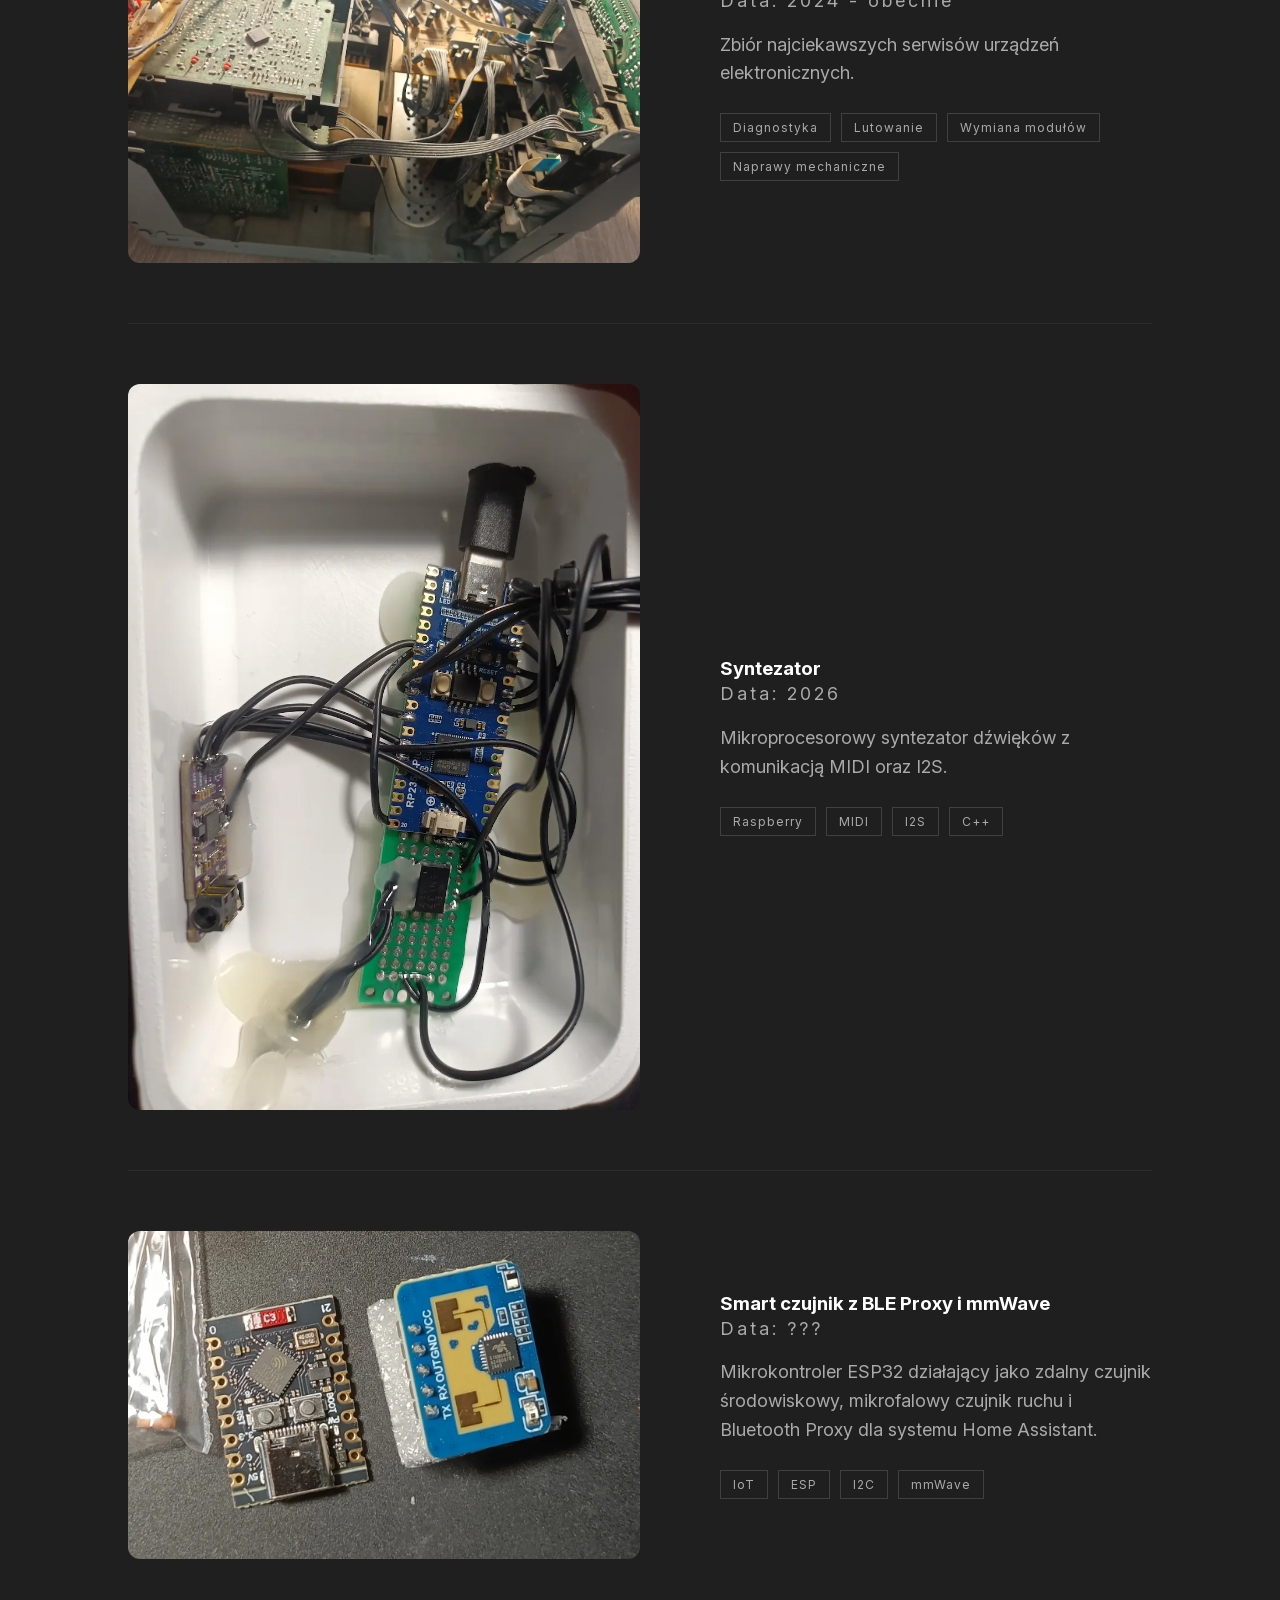
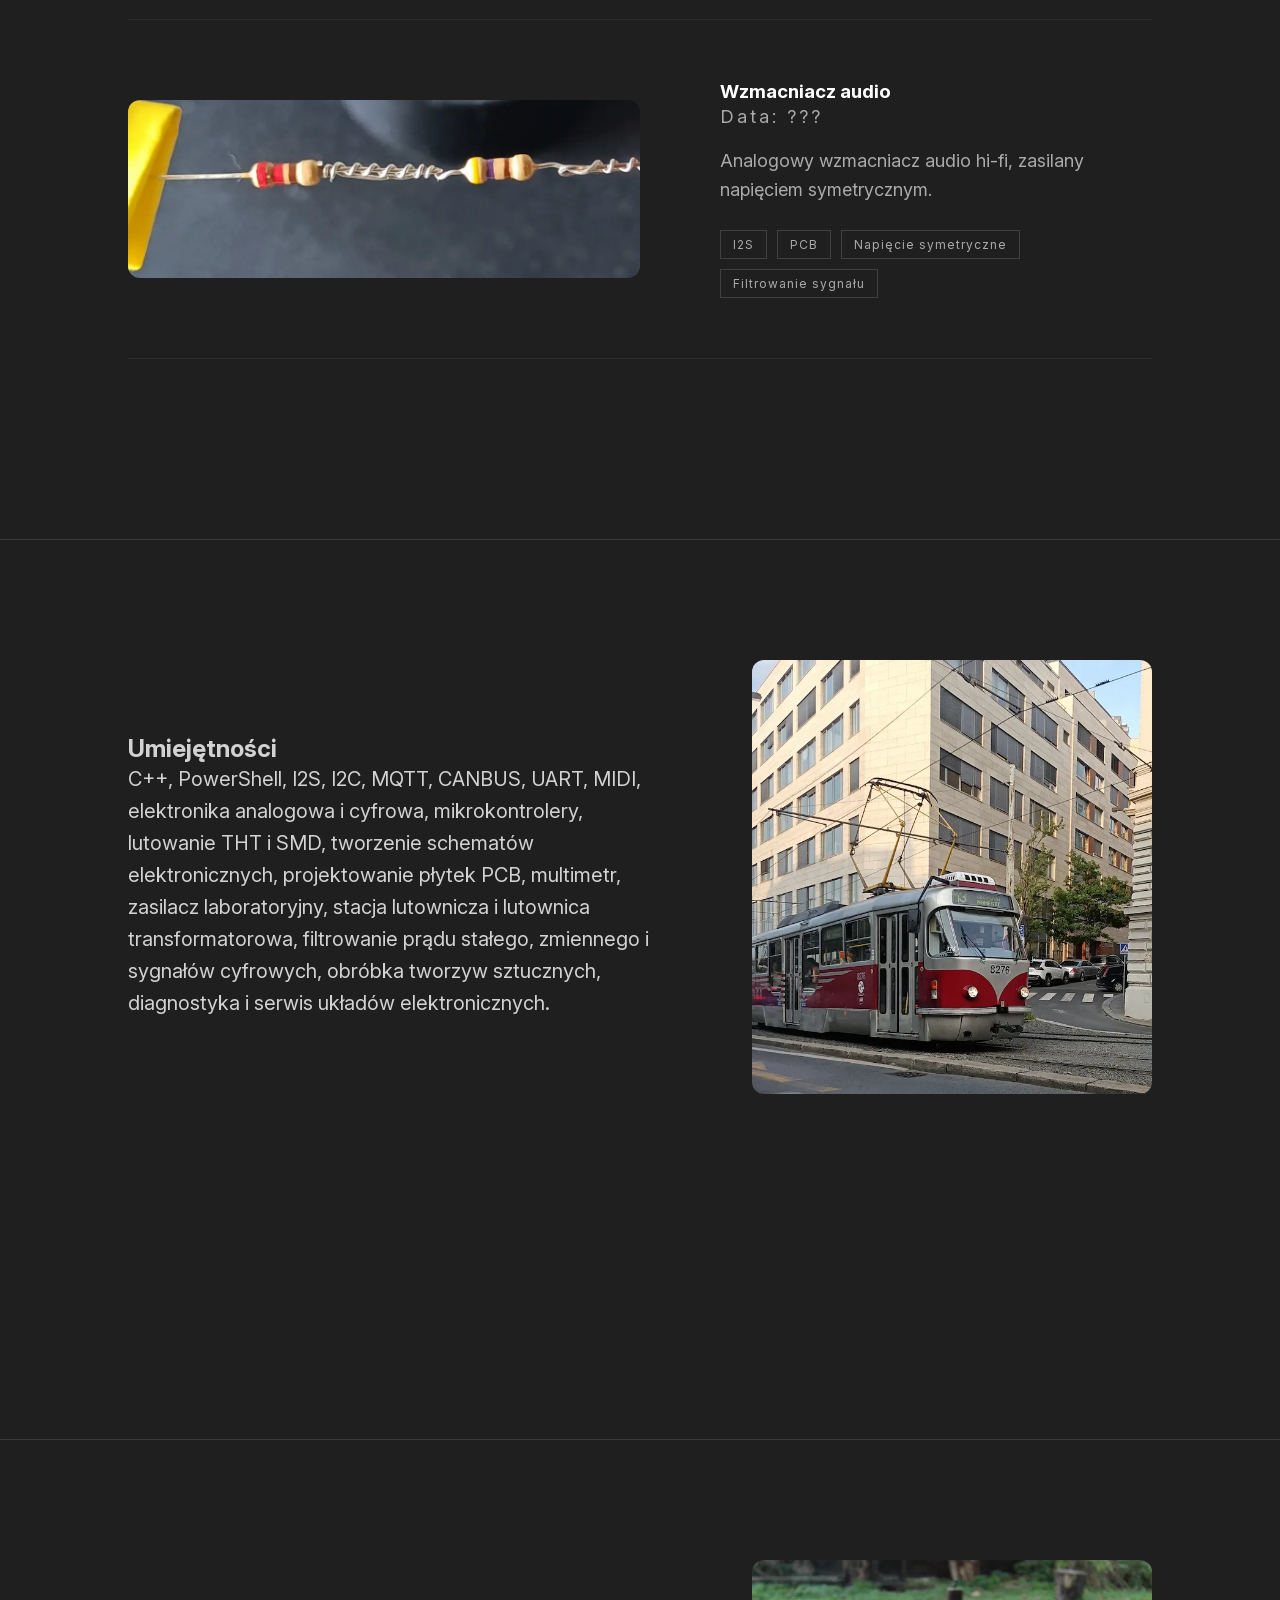
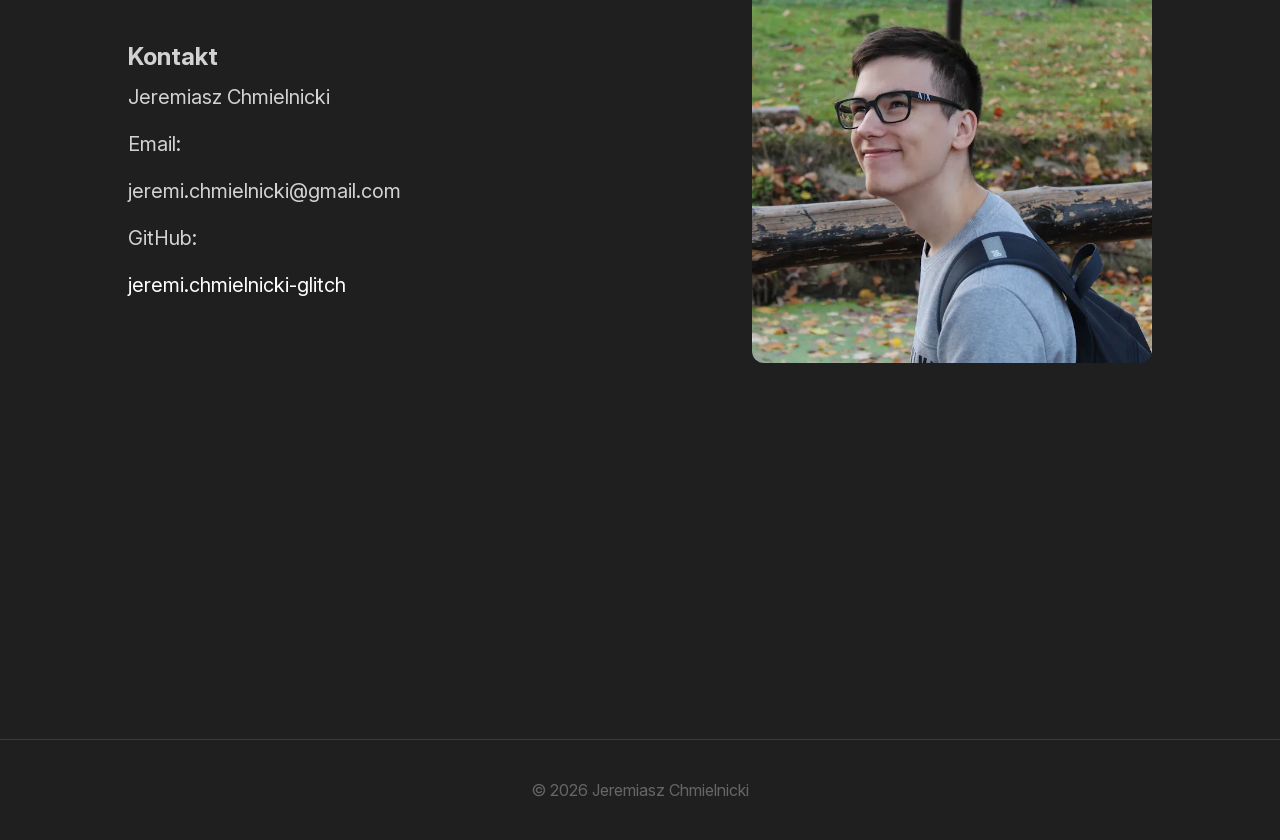
==== commit f21490f6: "Fix HTML structure and content" ====
--- a/index.html
+++ b/index.html
@@ -15,13 +15,6 @@
     <link rel="stylesheet" href="style.css">
 
     <link rel="icon" href="images/favicon.svg" type="image/svg+xml">
-
-    <link rel="preconnect" href="https://fonts.googleapis.com">
-    <link rel="preconnect" href="https://fonts.gstatic.com" crossorigin>
-    <link 
-        href="https://fonts.googleapis.com/css2?family=Inter:wght@100..900&display=swap" 
-        rel="stylesheet"
-    >
 
     <script type="application/ld+json">
     {
--- a/style.css
+++ b/style.css
@@ -0,0 +1,525 @@
+/* ==================== CZCIONKA ==================== */ 
+
+@font-face { 
+    font-family: "Inter"; 
+    src: url("fonts/intervariable.woff2") format("woff2"); 
+    font-weight: 100 900; 
+    font-style: normal; 
+    font-display: swap; 
+}
+
+
+/* ==================== RESET ==================== */
+
+* {
+    box-sizing: border-box;
+    margin: 0;
+    padding: 0;
+}
+
+
+/* ==================== CAŁA STRONA ==================== */
+
+html {
+    scroll-behavior: smooth;
+}
+
+body {
+    background-color: #1f1f1f;
+    color: #d2d2d2;
+    font-family: "Inter", sans-serif;
+}
+
+
+/* ==================== MENU ==================== */
+
+nav {
+    position: fixed;
+    top: 0;
+    left: 0;
+
+    width: 100%;
+
+    display: flex;
+    justify-content: center;
+    align-items: center;
+
+    gap: 40px;
+
+    padding: 20px;
+
+    background-color: rgba(10, 10, 10, 0.8);
+
+    z-index: 1000;
+}
+
+
+/* ==================== LINKI ==================== */
+
+a {
+    color: white;
+    text-decoration: none;
+}
+
+
+/* ==================== SEKCJE ==================== */
+
+section {
+    min-height: 100vh;
+    padding: 120px 10%;
+    border-bottom: 1px solid rgba(255, 255, 255, 0.12);
+}
+
+
+/* ==================== ZDJĘCIA ==================== */
+
+img,
+video {
+    max-width: 100%;
+    height: auto;
+    border-radius: 12px;
+}
+
+
+/* ================================================== */
+/* ==================== HERO ======================== */
+/* ================================================== */
+
+#o-mnie {
+    min-height: 100vh;
+
+    display: flex;
+    flex-direction: column;
+    justify-content: center;
+
+    padding: 120px 10% 60px;
+}
+
+
+/* ==================== GŁÓWNY KONTENER HERO ======= */
+
+.hero-content {
+    display: flex;
+
+    align-items: flex-start;
+    justify-content: space-between;
+
+    gap: 80px;
+
+    width: 100%;
+    max-width: 1400px;
+    margin: 0 auto;
+}
+
+
+/* ==================== TEKST HERO ================= */
+
+.hero-text {
+    flex: 1;
+}
+
+
+.hero-subtitle {
+    margin-bottom: 25px;
+
+    font-size: 14px;
+    letter-spacing: 4px;
+
+    color: #888;
+}
+
+
+.hero-text h1 {
+    font-size: clamp(60px, 8vw, 130px);
+    line-height: 0.9;
+
+    letter-spacing: -5px;
+
+    margin-bottom: 40px;
+}
+
+
+.hero-description {
+    max-width: 550px;
+
+    font-size: 20px;
+    line-height: 1.6;
+
+    color: #aaa;
+}
+
+
+/* ==================== ZDJĘCIE HERO =============== */
+
+.hero-image {
+    flex: 0 0 400px;
+}
+
+
+.hero-image img {
+    display: block;
+
+    width: 100%;
+    height: auto;
+
+    object-fit: cover;
+}
+
+
+/* ==================== SCROLL ===================== */
+
+.scroll-indicator {
+    margin-top: 70px;
+
+    text-align: center;
+
+    font-size: 12px;
+    letter-spacing: 4px;
+
+    color: #666;
+}
+
+
+/* ================================================== */
+/* ==================== ZWYKŁE SEKCJE ============== */
+/* ================================================== */
+
+/*
+    Struktura:
+
+    section
+        └── section-content
+            ├── section-text
+            └── section-image
+*/
+
+.section-content {
+    display: flex;
+
+    align-items: center;
+    justify-content: space-between;
+
+    gap: 80px;
+
+    width: 100%;
+    max-width: 1400px;
+
+    margin: 0 auto;
+}
+
+
+/* ==================== TEKST SEKCJI =============== */
+
+.section-text {
+    flex: 1;
+}
+
+
+.section-text h1 {
+    margin-bottom: 30px;
+
+    font-size: clamp(50px, 6vw, 90px);
+    line-height: 1;
+
+    letter-spacing: -3px;
+}
+
+
+.section-text p {
+    max-width: 600px;
+
+    font-size: 20px;
+    line-height: 1.6;
+}
+
+
+/* ==================== ZDJĘCIE SEKCJI ============= */
+
+.section-image {
+    flex: 0 0 400px;
+}
+
+
+.section-image img {
+    display: block;
+
+    width: 100%;
+    height: auto;
+
+    object-fit: cover;
+}
+
+
+/* ================================================== */
+/* ==================== PROJEKTY =================== */
+/* ================================================== */
+
+/*
+    Struktura:
+
+    projects-list
+        ├── project
+        │   └── project-content
+        │       ├── project-media
+        │       └── project-info
+        │
+        ├── project
+        └── ...
+*/
+
+.projects-list {
+    display: flex;
+
+    flex-direction: column;
+
+    gap: 0px;
+
+    width: 100%;
+    max-width: 1400px;
+
+    margin: 100px auto 0;
+}
+
+
+/* ==================== ZAWARTOŚĆ PROJEKTU ========= */
+
+.project-content {
+    display: flex;
+
+    align-items: center;
+    justify-content: space-between;
+
+    gap: 80px;
+}
+
+
+/* ==================== MEDIA PROJEKTU ============= */
+
+.project-media {
+    flex: 0 0 50%;
+}
+
+
+/* Obraz i film */
+
+.project-media img,
+.project-media video {
+    display: block;
+
+    width: 100%;
+    height: auto;
+}
+
+
+/* ==================== INFORMACJE PROJEKTU ======== */
+
+.project-info {
+    flex: 1;
+}
+
+
+.project-info h2 {
+    margin-bottom: 25px;
+
+    font-size: clamp(30px, 4vw, 60px);
+    line-height: 1.1;
+}
+
+
+.project-info p {
+    margin-bottom: 15px;
+
+    font-size: 18px;
+    line-height: 1.6;
+
+    color: #aaa;
+}
+
+
+.project-date {
+    font-size: 12px;
+    letter-spacing: 3px;
+    color: #777;
+}
+
+
+.project-tags {
+    display: flex;
+    flex-wrap: wrap;
+    gap: 10px;
+
+    margin-top: 25px;
+}
+
+
+.project-tags span {
+    padding: 6px 12px;
+
+    border: 1px solid rgba(255, 255, 255, 0.15);
+
+    font-size: 12px;
+    letter-spacing: 1px;
+
+    color: #aaa;
+}
+
+
+/* ==================== SEPARATORY PROJEKTÓW ==================== */
+
+.project {
+    position: relative;
+    width: 100%;
+    padding-bottom: 60px;
+}
+
+
+.project::after {
+    content: "";
+
+    display: block;
+
+    width: 100%;
+    height: 1px;
+
+    margin: 60px auto 0;
+
+    background-color: rgba(255, 255, 255, 0.06);
+}
+
+
+/* ================================================== */
+/* ==================== UMIEJĘTNOŚCI ============== */
+/* ================================================== */
+
+.skills-content {
+    width: 100%;
+    max-width: 1400px;
+
+    margin: 80px auto 0;
+}
+
+
+.skills-content p {
+    max-width: 1100px;
+
+    font-size: 20px;
+    line-height: 1.8;
+}
+
+
+/* ================================================== */
+/* ==================== KONTAKT ==================== */
+/* ================================================== */
+
+#kontakt .section-text h2 {
+    margin-top: 35px;
+    margin-bottom: 10px;
+
+    font-size: 24px;
+}
+
+
+#kontakt .section-text p {
+    margin-bottom: 15px;
+}
+
+
+/* ================================================== */
+/* ==================== STOPKA ===================== */
+/* ================================================== */
+
+footer {
+    padding: 40px 10%;
+
+    text-align: center;
+
+    color: #666;
+}
+
+/* ================================================== */
+/* ==================== TELEFON ==================== */
+/* ================================================== */
+
+@media (max-width: 768px) {
+
+    /* ==================== MENU ==================== */
+
+    nav {
+        gap: 15px;
+        padding: 15px 10px;
+    }
+
+    nav a {
+        font-size: 12px;
+    }
+
+
+    /* ==================== SEKCJE ================= */
+
+    section {
+        padding: 100px 20px;
+    }
+
+
+    /* ==================== HERO =================== */
+
+    #o-mnie {
+        padding: 100px 20px 50px;
+    }
+
+    .hero-content {
+        flex-direction: column;
+        align-items: flex-start;
+    }
+
+    .hero-text h1 {
+        font-size: clamp(50px, 12vw, 80px);
+        letter-spacing: -3px;
+    }
+
+    .hero-description {
+        font-size: 17px;
+    }
+
+    .hero-image {
+        flex: none;
+        width: 100%;
+        max-width: 400px;
+    }
+
+
+    /* ==================== ZWYKŁE SEKCJE ======== */
+
+    .section-content {
+        flex-direction: column;
+        align-items: flex-start;
+    }
+
+    .section-text h1 {
+        font-size: clamp(45px, 11vw, 70px);
+    }
+
+    .section-image {
+        flex: none;
+        width: 100%;
+        max-width: 400px;
+    }
+
+
+    /* ==================== PROJEKTY ============== */
+
+    .project-content {
+        flex-direction: column-reverse;
+        align-items: stretch;
+    }
+
+    .project-media {
+        flex: none;
+        width: 100%;
+    }
+
+    .project-info h2 {
+        font-size: 30px;
+    }
+
+}
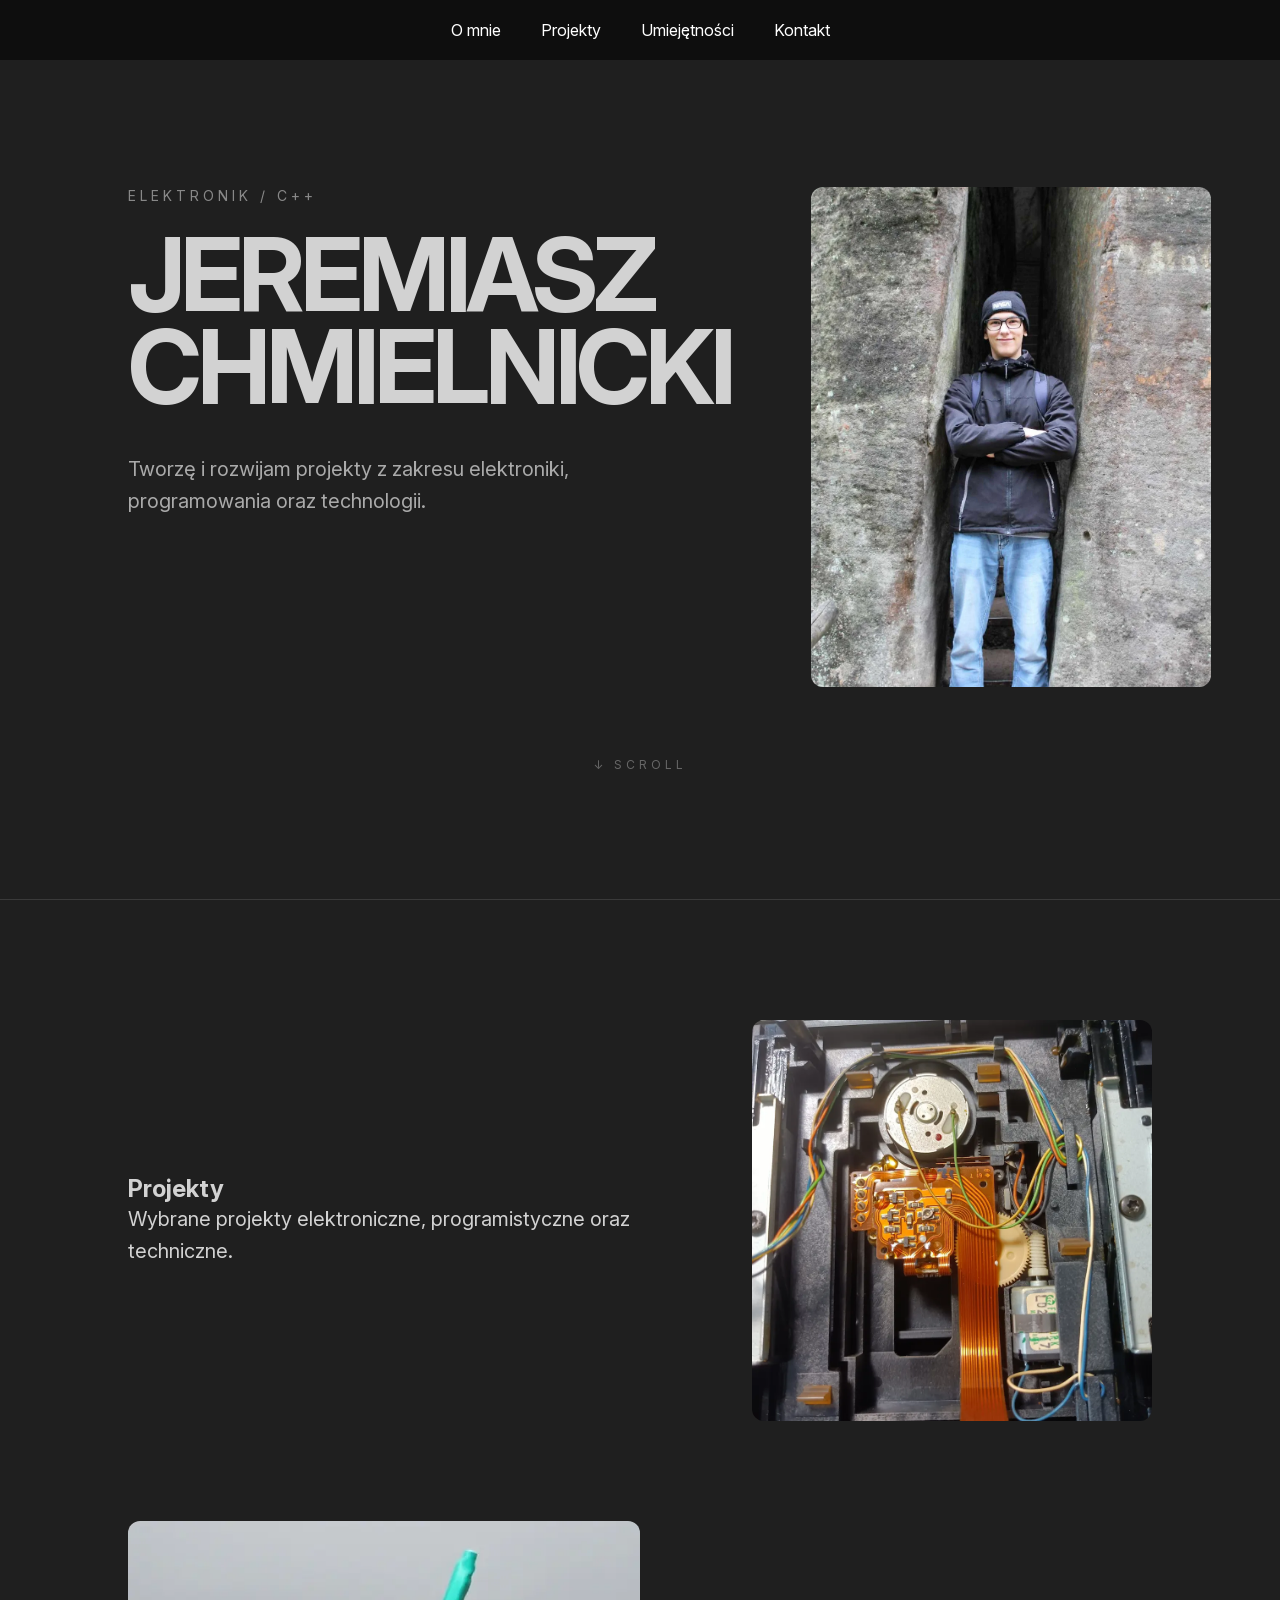
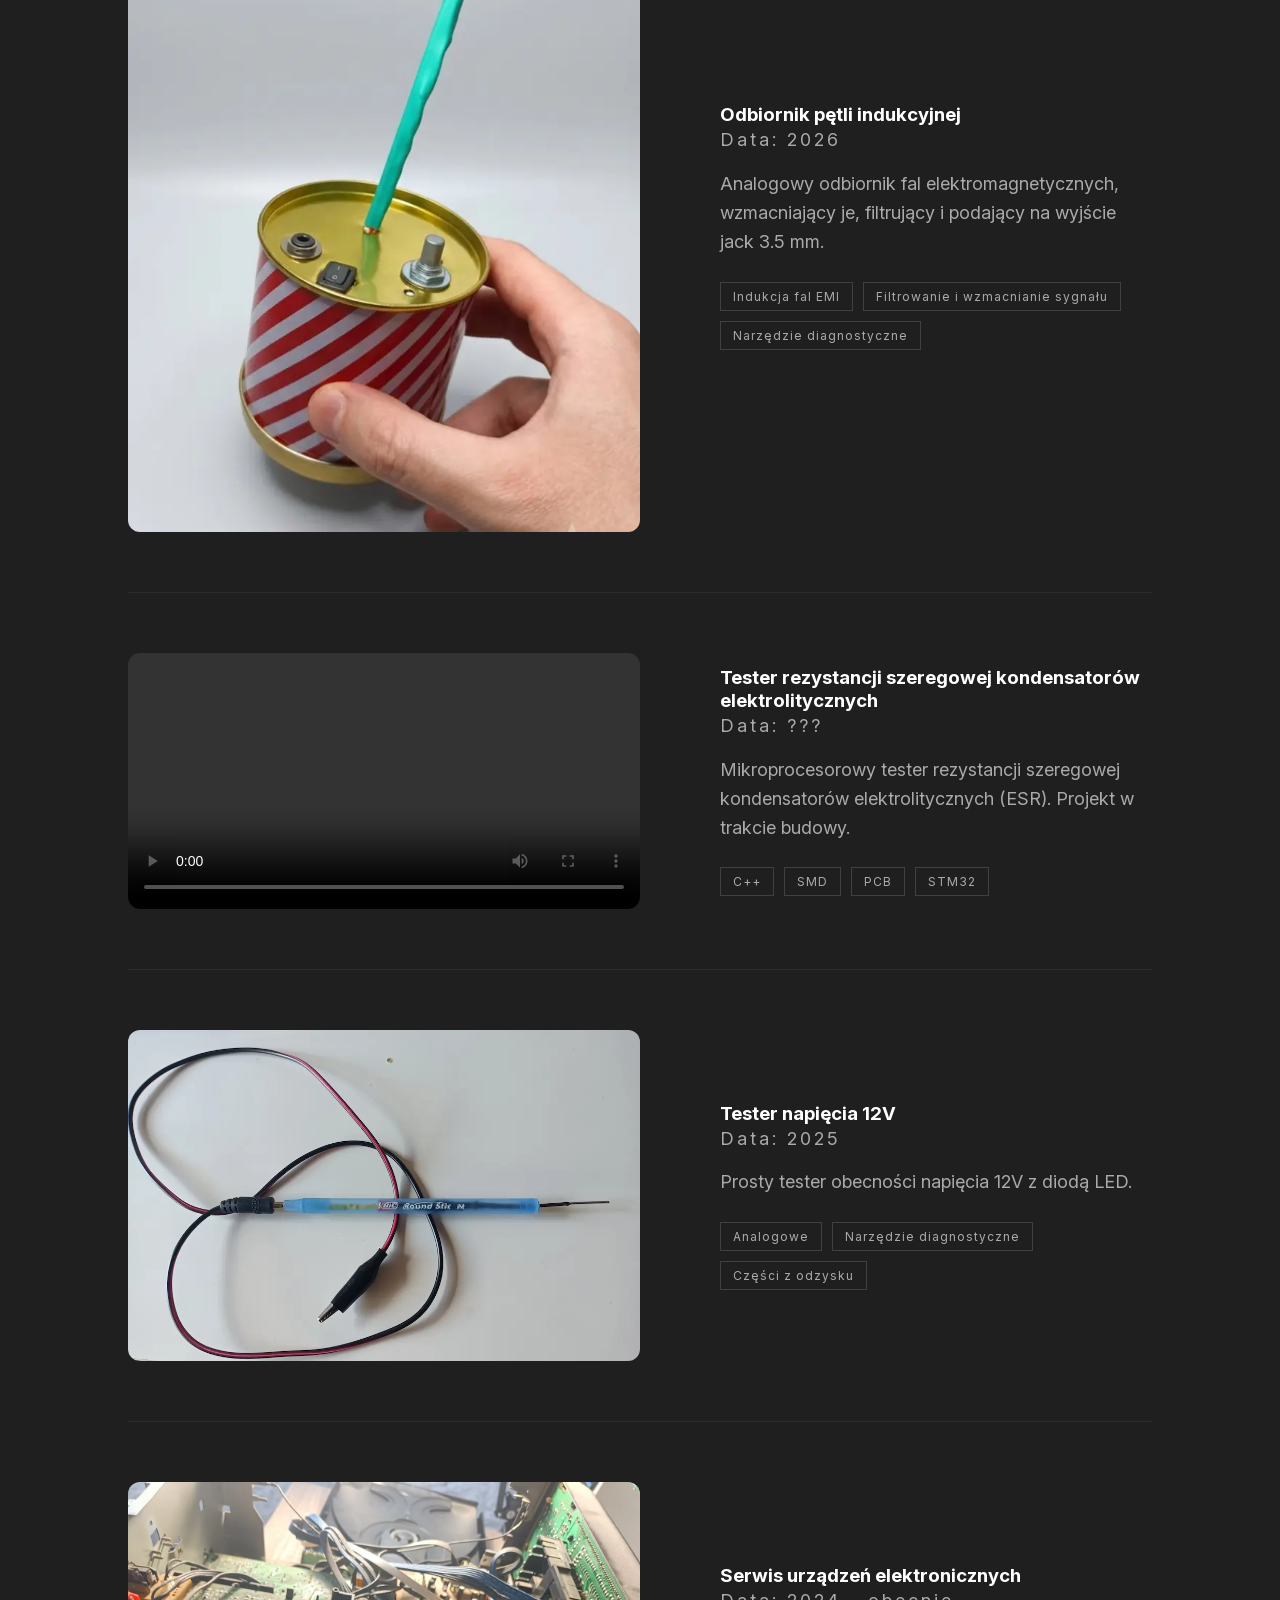
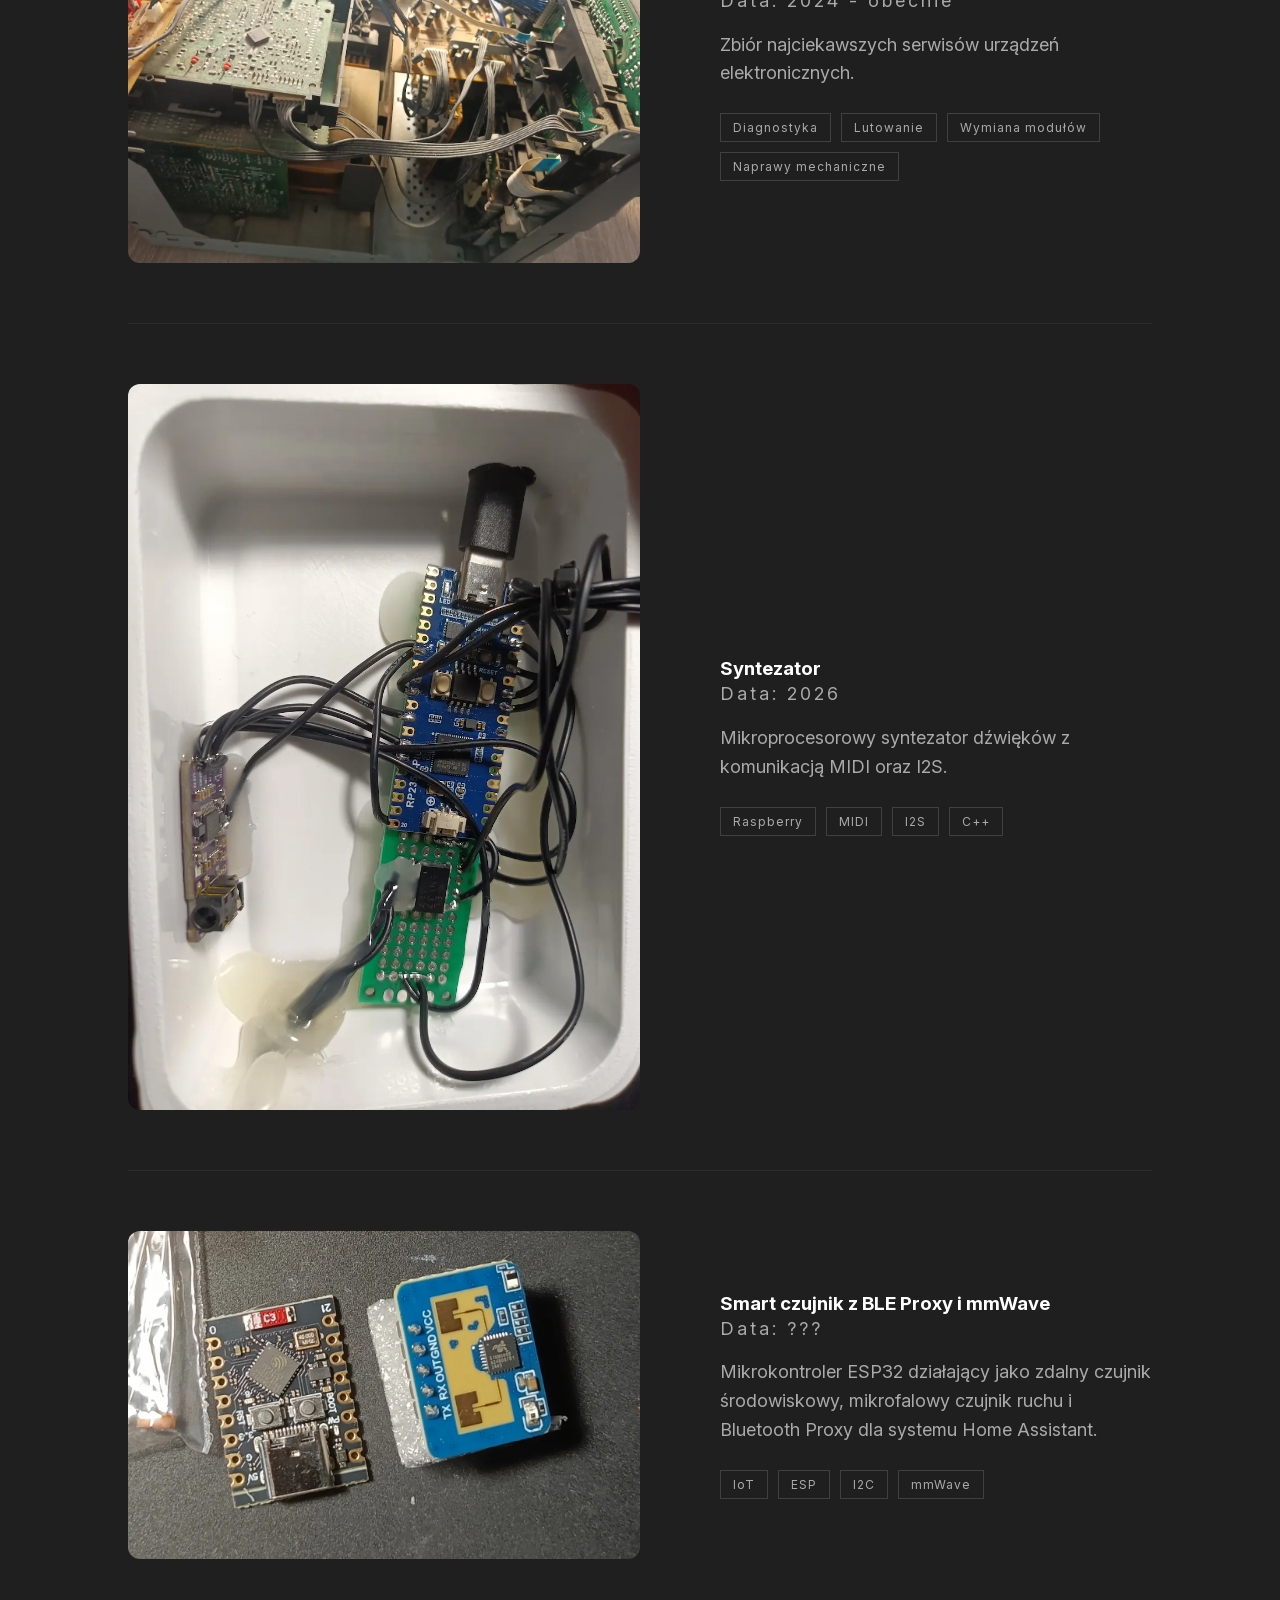
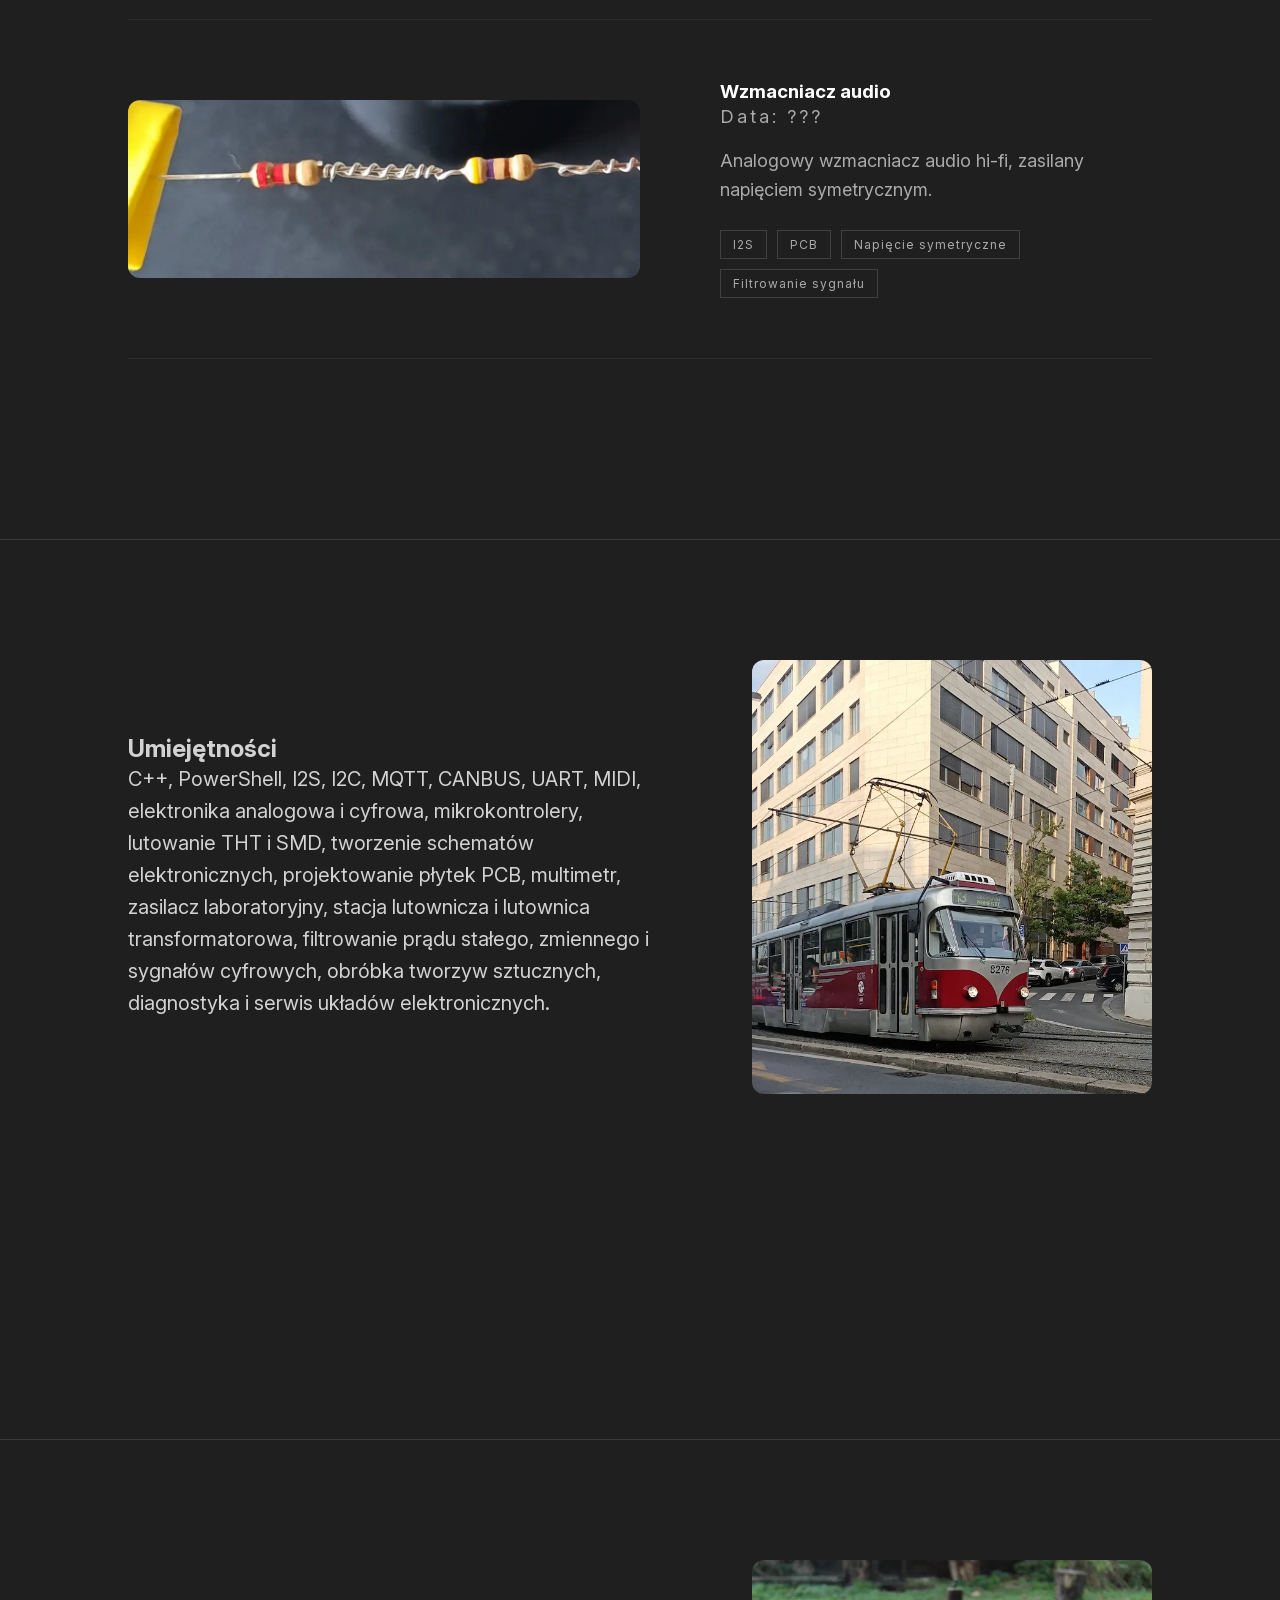
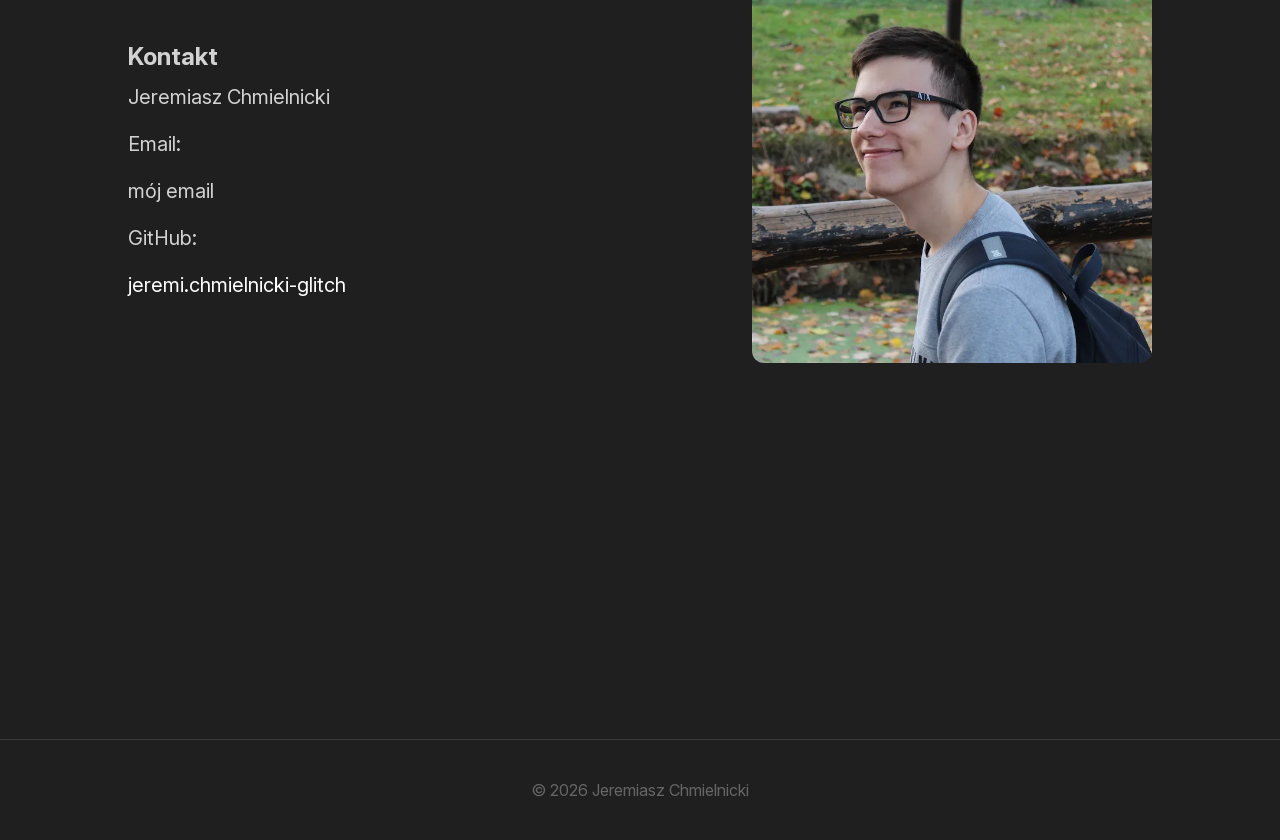
==== commit c1a06f32: "Update index.html" ====
--- a/index.html
+++ b/index.html
@@ -615,7 +615,7 @@
                 </p>
 
                 <p>
-                    jeremi.chmielnicki@gmail.com
+                    mój email
                 </p>
 
 
